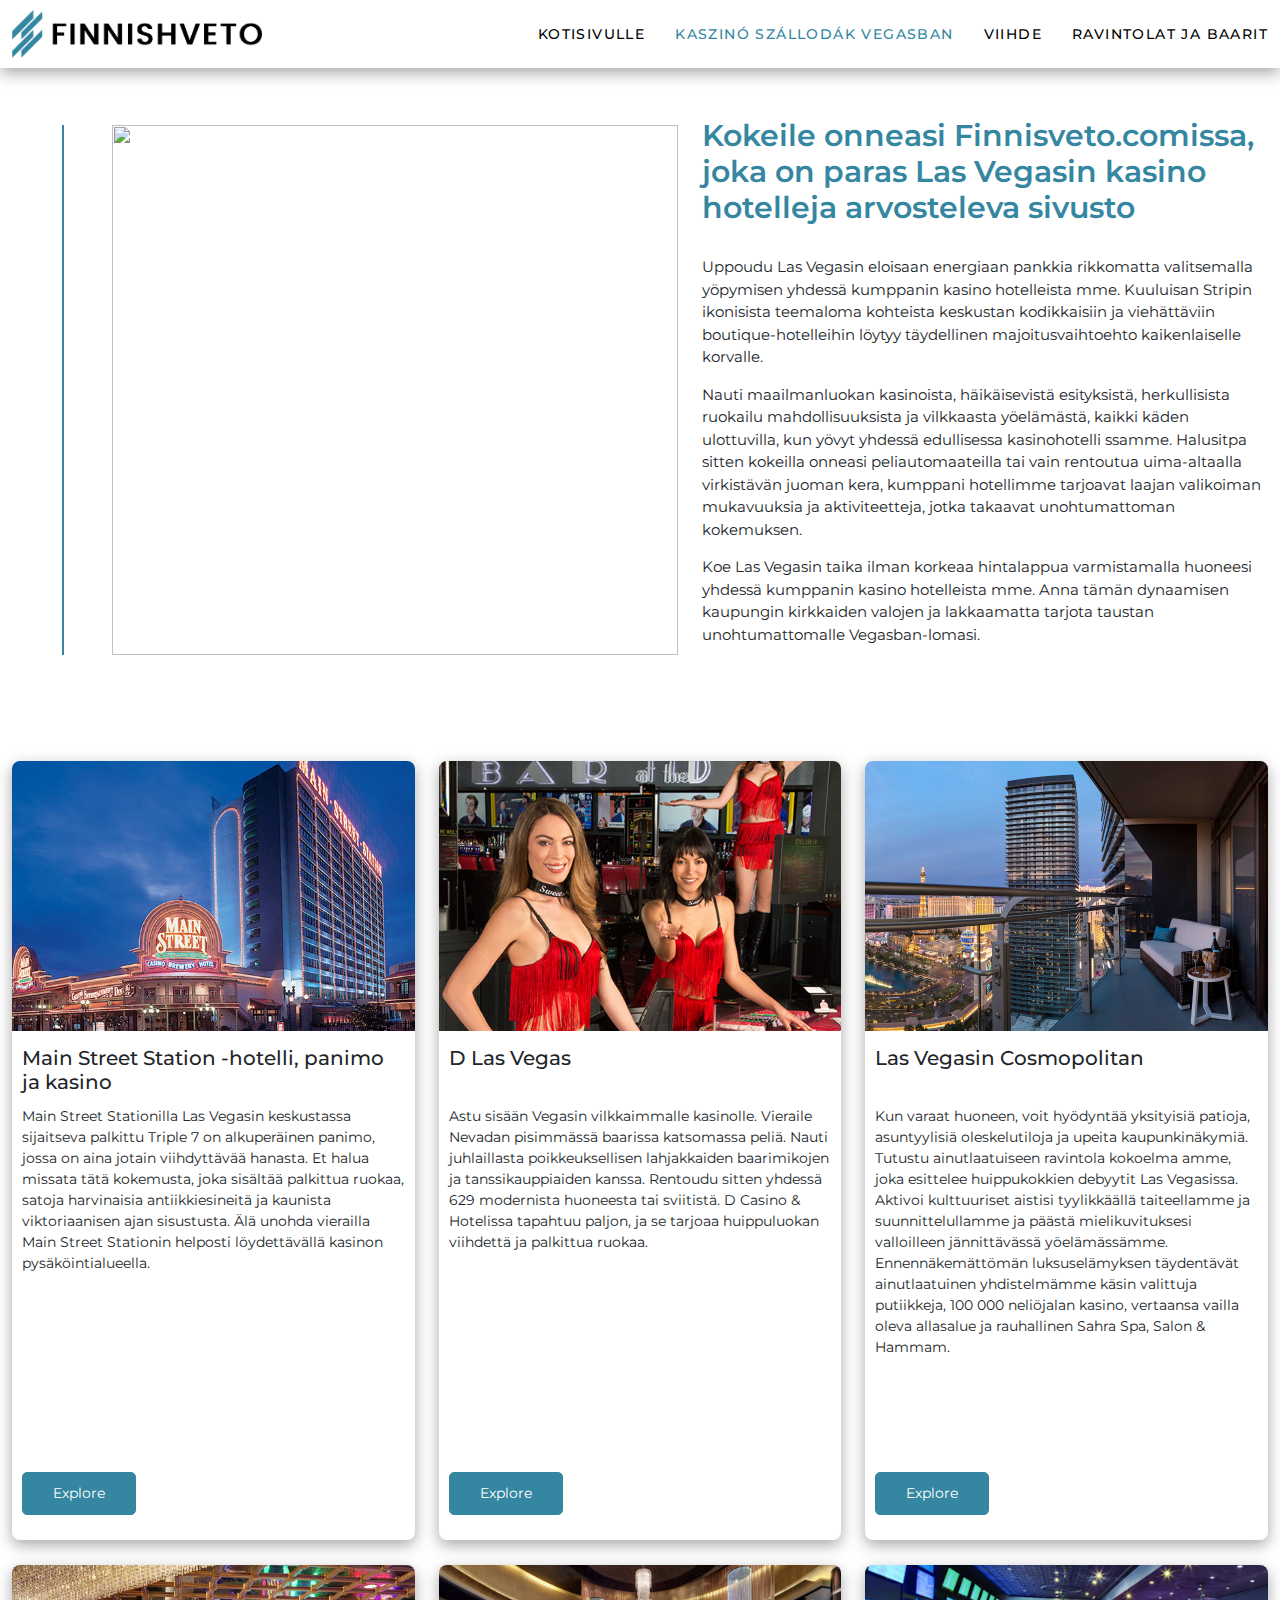
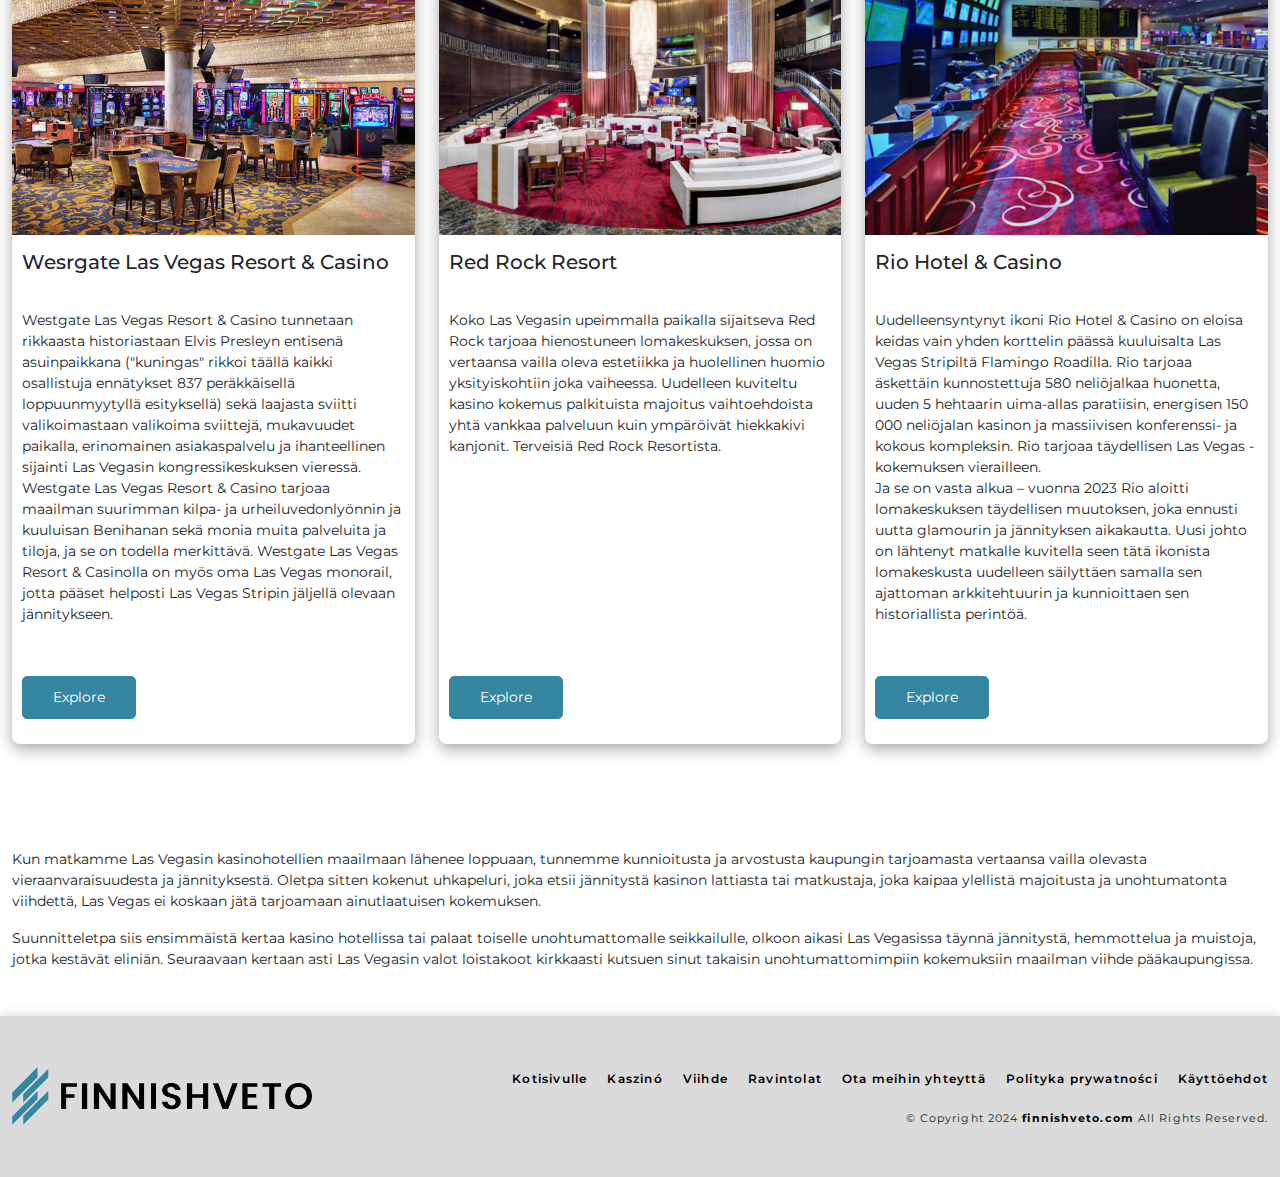
==== casino.html @ 7a99cd04 "update" ====
<!DOCTYPE html>
<html lang="en">
<head>
    <meta charset="UTF-8">
    <meta name="viewport" content="width=device-width, initial-scale=1.0">
    <link rel="stylesheet" href="assets/css/bootstrap.min.css">
    <link rel="stylesheet" href="https://cdnjs.cloudflare.com/ajax/libs/font-awesome/6.5.2/css/all.min.css">
    <link rel="icon" href="assets/images/fav-icon.png">
    <link rel="stylesheet" href="assets/css/style.css">
    <link rel="stylesheet" href="assets/css/media.css">
    <title>Kaszinó szállodák Vegasban</title>
</head>
<body>
    <header class="site-header">
        <div class="container">
           <nav>
              <div class="site-logo">
                 <a href="index.html">
                 <img src="assets/images/logo.png" alt="logo">
                 </a>
              </div>
              <div class="nav-links">
                 <div class="close">
                    <i class="fa-solid fa-xmark"></i>
                 </div>
                 <ul>
                    <li>
                       <a href="index.html" >Kotisivulle</a>
                    </li>
                    <li>
                       <a href="casino.html" class="active">Kaszinó szállodák Vegasban</a>
                    </li>
                    <li>
                       <a href="entertainments.html">Viihde</a>
                    </li>
                    <li>
                       <a href="restaurants.html">Ravintolat ja baarit</a>
                    </li>
                 </ul>
              </div>
              <div class="toggle">
                 <i class="fa-solid fa-bars"></i>
              </div>
           </nav>
        </div>
     </header>


     <section class="welcome ptb-50 casino-bnr">
        <div class="container">
            <div class="row">
                <div class="col-md-6">
                    <div class="welcome-img">
                        <img src="assets/images/Vegas-casino.jpg" alt="">
                    </div>
                </div>
                <div class="col-md-6">
                    <div class="wel-come-txt">
                        <h3>
                            Kokeile onneasi Finnisveto.comissa, joka on paras Las Vegasin kasino hotelleja arvosteleva
                            sivusto
                        </h3>
                        <p>
                            Uppoudu Las Vegasin eloisaan energiaan pankkia rikkomatta valitsemalla yöpymisen yhdessä
                            kumppanin kasino hotelleista mme. Kuuluisan Stripin ikonisista teemaloma kohteista keskustan
                            kodikkaisiin ja viehättäviin boutique-hotelleihin löytyy täydellinen majoitusvaihtoehto kaikenlaiselle
                            korvalle.
                        </p>
                        <p>
                            Nauti maailmanluokan kasinoista, häikäisevistä esityksistä, herkullisista ruokailu mahdollisuuksista ja
                            vilkkaasta yöelämästä, kaikki käden ulottuvilla, kun yövyt yhdessä edullisessa kasinohotelli ssamme.
                            Halusitpa sitten kokeilla onneasi peliautomaateilla tai vain rentoutua uima-altaalla virkistävän juoman
                            kera, kumppani hotellimme tarjoavat laajan valikoiman mukavuuksia ja aktiviteetteja, jotka takaavat
                            unohtumattoman kokemuksen.
                        </p>
                        <p>
                            Koe Las Vegasin taika ilman korkeaa hintalappua varmistamalla huoneesi yhdessä kumppanin kasino
                            hotelleista mme. Anna tämän dynaamisen kaupungin kirkkaiden valojen ja lakkaamatta tarjota taustan
                            unohtumattomalle Vegasban-lomasi.
                        </p>
                     
                    </div>
                </div>
            </div>
        </div>
     </section>






     <section class="entertainments ptb-50">
        
        <div class="container">
            <div class="row">
                <div class="col-lg-4 col-md-6 entertainments-card">
                    <div class="enter-wrap">
                        <div class="enter-img">
                            <img src="assets/images/card1.jpg" alt="">
                        </div>
                        <div class="enter-txt">
                            <h4>
                                Main Street Station -hotelli, panimo ja kasino
                            </h4>
                            <p>
                                Main Street Stationilla Las Vegasin keskustassa sijaitseva palkittu Triple 7 on alkuperäinen panimo,
                                jossa on aina jotain viihdyttävää hanasta. Et halua missata tätä kokemusta, joka sisältää palkittua
                                ruokaa, satoja harvinaisia antiikkiesineitä ja kaunista viktoriaanisen ajan sisustusta. Älä unohda
                                vierailla Main Street Stationin helposti löydettävällä kasinon pysäköintialueella.
                            </p>
                            <div class="explore-btn">
                                <a href="https://mainstreet.boydgaming.com/" target="_blank">Explore</a>
                            </div>
                        </div>
                    </div>
                </div>
                <div class="col-lg-4 col-md-6 entertainments-card">
                    <div class="enter-wrap">
                        <div class="enter-img">
                            <img src="assets/images/card2.jpg" alt="">
                        </div>
                        <div class="enter-txt">
                            <h4>
                                D Las Vegas
                            </h4>
                            <p>
                                Astu sisään Vegasin vilkkaimmalle kasinolle. Vieraile Nevadan pisimmässä baarissa katsomassa
                                peliä. Nauti juhlaillasta poikkeuksellisen lahjakkaiden baarimikojen ja tanssikauppiaiden kanssa.
                                Rentoudu sitten yhdessä 629 modernista huoneesta tai sviitistä. D Casino & Hotelissa tapahtuu
                                paljon, ja se tarjoaa huippuluokan viihdettä ja palkittua ruokaa.
                            </p>
                            <div class="explore-btn">
                                <a href="https://www.thed.com/?_ga=2.196006188.1676004740.1710507790-1498239729.17105077
                                89" target="_blank">Explore</a>
                            </div>
                        </div>
                    </div>
                </div>
                <div class="col-lg-4 col-md-6 entertainments-card">
                    <div class="enter-wrap">
                        <div class="enter-img">
                            <img src="assets/images/card3.jpg" alt="">
                        </div>
                        <div class="enter-txt">
                            <h4>
                                Las Vegasin Cosmopolitan
                            </h4>
                            <p>
                                Kun varaat huoneen, voit hyödyntää yksityisiä patioja, asuntyylisiä oleskelutiloja ja upeita
                                kaupunkinäkymiä. Tutustu ainutlaatuiseen ravintola kokoelma amme, joka esittelee huippukokkien
                                debyytit Las Vegasissa. Aktivoi kulttuuriset aistisi tyylikkäällä taiteellamme ja suunnittelullamme ja
                                päästä mielikuvituksesi valloilleen jännittävässä yöelämässämme. Ennennäkemättömän
                                luksuselämyksen täydentävät ainutlaatuinen yhdistelmämme käsin valittuja putiikkeja, 100 000
                                neliöjalan kasino, vertaansa vailla oleva allasalue ja rauhallinen Sahra Spa, Salon & Hammam.
                            </p>
                            <div class="explore-btn">
                                <a href="https://www.cosmopolitanlasvegas.com/#:~:text=The%20Cosmopolitan%20is%20a%
                                20unique,terraces%20and%20breathtaking%20skyline%20views." target="_blank">Explore</a>
                            </div>
                        </div>
                    </div>
                </div>

                <div class="col-lg-4 col-md-6 entertainments-card">
                    <div class="enter-wrap">
                        <div class="enter-img">
                            <img src="assets/images/card4.jpg" alt="">
                        </div>
                        <div class="enter-txt">
                            <h4>
                                Wesrgate Las Vegas Resort & Casino
                            </h4>
                            <p>
                                Westgate Las Vegas Resort & Casino tunnetaan rikkaasta historiastaan Elvis Presleyn entisenä
                                asuinpaikkana ("kuningas" rikkoi täällä kaikki osallistuja ennätykset 837 peräkkäisellä loppuunmyytyllä
                                esityksellä) sekä laajasta sviitti valikoimastaan valikoima sviittejä, mukavuudet paikalla, erinomainen
                                asiakaspalvelu ja ihanteellinen sijainti Las Vegasin kongressikeskuksen vieressä. Westgate Las
                                Vegas Resort & Casino tarjoaa maailman suurimman kilpa- ja urheiluvedonlyönnin ja kuuluisan
                                Benihanan sekä monia muita palveluita ja tiloja, ja se on todella merkittävä. Westgate Las Vegas
                                Resort & Casinolla on myös oma Las Vegas monorail, jotta pääset helposti Las Vegas Stripin jäljellä
                                olevaan jännitykseen.
                            </p>
                            <div class="explore-btn">
                                <a href="https://www.westgateresorts.com/hotels/nevada/las-vegas/westgate-las-vegas-resort
                                -casino/?utm_source=tripadvisor&utm_medium=biz&utm_campaign=businessadvant
                                angesitelink_wglvrc_lv" target="_blank">Explore</a>
                            </div>
                        </div>
                    </div>
                </div>

                <div class="col-lg-4 col-md-6 entertainments-card">
                    <div class="enter-wrap">
                        <div class="enter-img">
                            <img src="assets/images/card5.jpg" alt="">
                        </div>
                        <div class="enter-txt">
                            <h4>
                                Red Rock Resort
                            </h4>
                            <p>
                                Koko Las Vegasin upeimmalla paikalla sijaitseva Red Rock tarjoaa hienostuneen lomakeskuksen,
                                jossa on vertaansa vailla oleva estetiikka ja huolellinen huomio yksityiskohtiin joka vaiheessa.
                                Uudelleen kuviteltu kasino kokemus palkituista majoitus vaihtoehdoista yhtä vankkaa palveluun kuin
                                ympäröivät hiekkakivi kanjonit. Terveisiä Red Rock Resortista.
                            </p>
                            <div class="explore-btn">
                                <a href="https://www.redrockresort.com/" target="_blank">Explore</a>
                            </div>
                        </div>
                    </div>
                </div>
                <div class="col-lg-4 col-md-6 entertainments-card">
                    <div class="enter-wrap">
                        <div class="enter-img">
                            <img src="assets/images/card6.png" alt="">
                        </div>
                        <div class="enter-txt">
                            <h4>
                                Rio Hotel & Casino
                            </h4>
                            <p>
                                Uudelleensyntynyt ikoni Rio Hotel & Casino on eloisa keidas vain yhden korttelin päässä kuuluisalta
                                Las Vegas Stripiltä Flamingo Roadilla. Rio tarjoaa äskettäin kunnostettuja 580 neliöjalkaa huonetta,
                                uuden 5 hehtaarin uima-allas paratiisin, energisen 150 000 neliöjalan kasinon ja massiivisen
                                konferenssi- ja kokous kompleksin. Rio tarjoaa täydellisen Las Vegas -kokemuksen vierailleen.<br>
                                Ja se on vasta alkua – vuonna 2023 Rio aloitti lomakeskuksen täydellisen muutoksen, joka ennusti
                                uutta glamourin ja jännityksen aikakautta. Uusi johto on lähtenyt matkalle kuvitella seen tätä ikonista
                                lomakeskusta uudelleen säilyttäen samalla sen ajattoman arkkitehtuurin ja kunnioittaen sen
                                historiallista perintöä.
                            </p>
                            <div class="explore-btn">
                                <a href="https://www.riolasvegas.com/casino" target="_blank">Explore</a>
                            </div>
                        </div>
                    </div>
                </div>

            </div>
        </div>
     </section>








     <section class="casino-bottom ptb-30">
        <div class="container">
            <div class="casino-btm-txt">
                <p>
                    Kun matkamme Las Vegasin kasinohotellien maailmaan lähenee loppuaan, tunnemme kunnioitusta ja
                    arvostusta kaupungin tarjoamasta vertaansa vailla olevasta vieraanvaraisuudesta ja jännityksestä.
                    Oletpa sitten kokenut uhkapeluri, joka etsii jännitystä kasinon lattiasta tai matkustaja, joka kaipaa
                    ylellistä majoitusta ja unohtumatonta viihdettä, Las Vegas ei koskaan jätä tarjoamaan ainutlaatuisen
                    kokemuksen.
                </p>
                <p>
                    Suunnitteletpa siis ensimmäistä kertaa kasino hotellissa tai palaat toiselle unohtumattomalle
                    seikkailulle, olkoon aikasi Las Vegasissa täynnä jännitystä, hemmottelua ja muistoja, jotka kestävät

                    eliniän. Seuraavaan kertaan asti Las Vegasin valot loistakoot kirkkaasti kutsuen sinut takaisin
                    unohtumattomimpiin kokemuksiin maailman viihde pääkaupungissa.
                </p>
            </div>
        </div>
     </section>

     

<section class="site-footer ptb-50">
    <div class="container">
        <div class="footer-wrap">
            <div class="footer-left">
                <div class="footer-logo">
                    <img src="assets/images/logo.png" alt="">
                </div>
            </div>
            <div class="footer-right">
                <div class="footer-links">
                    <ul>
                        <li>
                            <a href="index.html">Kotisivulle</a>
                        </li>
                        <li>
                            <a href="casino.html">Kaszinó </a>
                        </li>
                        <li>
                            <a href="entertainments.html">Viihde</a>
                        </li>
                        <li>
                            <a href="restaurants.html">Ravintolat</a>
                        </li>
                        <li>
                            <a href="contact.html">Ota meihin yhteyttä</a>
                        </li>
                        <li>
                            <a href="privacy-policy.html">Polityka prywatności</a>
                        </li>
                        <li>
                            <a href="terms-conditions.html">Käyttöehdot</a>
                        </li>

                    </ul>
                </div>
                <div class="copy-right">
                    <p>
                        © Copyright 2024  <a href="index.html">finnishveto.com</a> All Rights Reserved.
                    </p>
                </div>
            </div>
        </div>
    </div>
</section>


     <script src="assets/js/jquery-3.7.1.min.js"></script>
     <script src="assets/js/bootstrap.bundle.min.js"></script>
     <script src="assets/js/custom.js"></script>

</body>
</html>
---- assets/css/style.css ----
@import url('https://fonts.googleapis.com/css2?family=Montserrat:ital,wght@0,100..900;1,100..900&display=swap');
:root{
    --light-blue:#3486a1;
    --black:#000;
    --bg:#f7f7f7;
    --white:#fff;
}
*{
    margin: 0;
    padding: 0;
    box-sizing: border-box;
    transition: all 0.3s linear;
}
body{
    margin: 0;
    padding: 0;
    font-family: "Montserrat", sans-serif;
}
ul{
    list-style:none;
    padding-left:0;
    margin-bottom:0
}
a{
    text-decoration:none
}
img{
    max-width: 100%;
}
/* h1,h2,h3,h4,h5,h6{
    
} */

.container{
    max-width:1300px
}
.ptb-70{
    padding:70px 0
}
.ptb-50{
    padding:50px 0
}
.ptb-30{
    padding:30px 0
}

/* header css start here */
.site-header {
    padding: 10px 0;
    box-shadow: rgba(0, 0, 0, 0.35) 0px 5px 15px;
}
.site-logo img {
    max-width: 250px;
}
.close, .toggle{
    display: none;
}
.site-header .nav-links ul{
    display: flex;
    gap: 30px;
    align-items: center;
}
.site-header nav{
    display: flex;
    justify-content: space-between;
    align-items: center;
}

.site-header .nav-links ul li a{
    text-transform: uppercase;
    color: #000;
    font-weight: 500;
    letter-spacing: 0.1em;
}
.site-header .nav-links ul li a.active, .site-header .nav-links ul li a:hover{
    color: #3486a1;
}
/* header css end here */
/* banner css start here */
.banner-left, .banner-right{
    width: 48%;
    height: 100%;
}
.banner-left img, .banner-right img{
    height: 100%;
    object-fit: cover;
}
.banner-wrap {
    height: 550px;
    display: flex;
    justify-content: space-between;
    align-items: center;
    position: relative;
}
.banner-txt {
    position: absolute;
    left: 50%;
    top: 50%;
    transform: translate(-50%, -50%);
    height: 300px;
    width: 400px;
    /* background-color: #fff; */
    display: flex;
    justify-self: center;
    align-items: center;
    background-image: url(../images/hero3.jpg);
    background-repeat: no-repeat;
    background-size: cover;
    background-position: center;
}
.banner-txt::before{
    content: '';
    position: absolute;
    top: 0;
    left: 0;
    height: 100%;
    width: 100%;
    background-color: #020202;
    opacity: 0.2;
}


/* welcome section css start here */

.wel-come-txt h3 {
    font-size: 30px;
    font-weight: 600;
    margin-bottom: 30px;
    color: var(--light-blue);
}
.wel-come-txt p{
    margin-bottom: 15px;
}
.welcome-img img {
    height: 600px;
    width: 100%;
    object-fit: cover;
}
.welcome .row{
    align-items: center;
}
.welcome{
    background-image: url(../images/bg1.png);
    background-position: center;
    background-repeat: no-repeat;
    background-size: cover;
}
.explore-btn a:hover {
    background: transparent;
    color: #000;
    border-color: #000;
}



/* welcome section end here */

/* casino page css start here */
.casino-bnr {
    padding-left: 100px;
}
.casino-bnr .welcome-img{
position: relative;
}

.casino-bnr .welcome-img::after{
    content: '';
    position: absolute;
    top: 0;
    left: -50px;
    height: 100%;
    width: 2px;
    background-color: var(--light-blue);
}
.casino-bnr .welcome-img img {
    height: 530px;
    width: 100%;
    object-fit: cover;
}
.casino-card {
    box-shadow: rgba(0, 0, 0, 0.35) 0px 5px 15px;
    border-radius: 8px;
    position: relative;
}
.casino-card .card-img {
    border-radius: 8px;
    overflow: hidden;
    height: 450px;
}
.casino-card .card-img img{
    object-fit: cover;
    height: 100%;
    width: 100%;
}
.card-txt {
    padding: 15px 10px;
}
.card-txt h4 {
    font-size: 22px;
    font-weight: 600;
    margin-bottom: 15px;
    color: var(--white);
}
.card-txt p {
    margin-bottom: 10px;
    color: var(--bg);
}
.casino-card:hover .card-txt{
    transform: scale(1);
    
  
}
.card-txt {
    position: absolute;
    top: 15px;
    left: 15px;
    transform: scale(0);
    z-index: 9;
    height: 100%;
    width: 100%;
    display: flex;
    justify-self:center;
    align-items: center;
}
.casino-card::before{
    content: '';
    position: absolute;
    top: 0;
    bottom: 0;
    left: 0;
    width: 100%;
    height: 0%;
    background-color: #000000;
    opacity: 0.5;
    transition: all 0.3s linear;
    border-radius: 8px;
}
.casino-card:hover::before{
    height: 100%;
}
.casino-card {
    margin-bottom: 25px;
}

/* casino page css end here */

/* Entertainment page css start here */

.enter-wrap{
    box-shadow: rgba(0, 0, 0, 0.35) 0px 5px 15px;
    border-radius: 8px;
    overflow: hidden;

}

.enter-txt {
    padding: 15px 10px;
}

.enter-txt p {
    min-height: 350px;
}
.enter-txt h4 {
    font-weight: 500;
    margin-bottom: 10px;
    min-height: 50px;
}
.enter-img{
    height: 270px;
    overflow: hidden;
}
.enter-img img {
    height: 100%;
    width: 100%;
    object-fit: cover;
}
.enter-img:hover img{
    transform: scale(1.5);
    -webkit-transform: scale(1.5);
    -moz-transform: scale(1.5);
    -ms-transform: scale(1.5);
    -o-transform: scale(1.5);
}

.explore-btn a {
    padding: 10px 30px;
    background-color: var(--light-blue);
    color: var(--white);
    border: 1px solid #3486a1;
    border-radius: 5px;
    display: block;
    width: fit-content;
    margin: 10px 0;
  
}
.entertainments-card {
    margin-bottom: 25px;
}
.sub-heading {
    width: 80%;
    margin: 0 auto;
    text-align: center;
    margin-bottom: 50px;
}
.sub-heading h2 {
    font-size: 30px;
    font-weight: 700;
    margin-bottom: 20px;
    color: var(--light-blue);
}


/* Entertainment page css end here */
/* pravice page css start here */
.pravicy-banner{
    background-image: url(../images/privacy-policy-bnr.jpg);
    background-position: center;
    background-repeat: no-repeat;
    background-size: cover;
    padding: 100px 0;
    height: 300px;
    display: flex;
    justify-content: center;
    align-items: center;
}
.terms-bnr{
    background-image: url(../images/terms-banner.jpg);
}
.banner-heading h2 {
    font-size: 30px;
    text-align: center;
    font-weight: 800;
    text-transform: uppercase;
}
.pr-wrap h2 {
    font-size: 25px;
    font-weight: 800;
    margin-bottom: 8px;
}
.pr-wrap h3{
    font-size: 22px;
    font-weight: 700;
    margin-bottom: 15px;
}
.pr-wrap p, .pr-wrap ul li {
    margin-bottom: 10px;
}
.pr-wrap ul li{
    font-weight: 600;
}
.pr-wrap p a{
    font-weight: 700;
    color: #000;
}
.pr-wrap {
    margin-bottom: 30px;
}
.pr-wrap ul{
    list-style: disc;
    padding-left: 20px;
}

/* pravice page css end here */
 /* contact us page css start here */
.contact-wrap p {
    margin-bottom: 10px;
}
.contact-wrap  a{
    font-weight: 600;
    color: var(--light-blue);
}
.contact-wrap h3 {
    font-weight: 700;
    margin-bottom: 5px;
    color: var(--light-blue);
}
.contact-wrap {
    margin-bottom: 20px;
}
.contact-wrap ul {
    display: flex;
    gap: 10px;
    align-items: center;
}
.contact-wrap ul li a{
    font-size: 25px;
}
.newsletter h4 {
    font-size: 25px;
    font-weight: 700;
    text-transform: uppercase;
    text-align: center;
    margin-bottom: 20px;
    color: var(--light-blue);
}


.news-letter-bx input {
    width: 75%;
    height: 50px;
    padding: 15px;
    border-radius: 50px;
    border: 2px solid #3486b5;
    font-weight: 500;
}
.news-letter-bx input::placeholder{
    color: #000;
}

.news-letter-bx  button {
    width: 24%;
    height: 50px;
    border-radius: 50px;
    border: 1px solid #3486a1;
    background-color: #3486a1;
    color: #fff;
    text-transform: uppercase;
    font-weight: 600;
}
.news-letter-bx  button:hover{
    background-color: #000;
    border-color: #000;
    color: #fff;
}
.newsletter {
    width: 50%;
    margin: 0 auto;
    margin-top: 50px;
}
.newsletter p {
    text-align: center;
    margin-top: 15px;
}
.contact-banner{
    background-image: url(../images/contact-banner.jpg);
    position: relative;
}
.contact-banner .banner-heading h2{
color: #fff;
}
/* contact us page css end here */

/* footer section css start here */
section.site-footer{
    background-color: #c1c1c196;
    box-shadow: rgba(0, 0, 0, 0.35) 0px 5px 15px;
}
.footer-logo img {
    width: 300px;
}
.footer-links ul {
    display: flex;
    align-items: center;
    gap: 20px;
    flex-wrap: wrap;
    justify-content: end;
}
.footer-links ul li a{
    font-size: 12px;
    color: var(--black);
    letter-spacing: 0.1em;
    font-weight: 600;
}
.footer-links ul li a:hover{
    color: #3486a1;
}
.footer-wrap {
    display: flex;
    justify-content: space-between;
    align-items: center;
}
.footer-left{
    width: 25%;
}
.footer-right{
    width: 73%;
}
.copy-right p{
    font-size: 11px;
    letter-spacing: 0.1em;
    text-align: end;
    margin-bottom: 0;
    margin-top: 20px;
}
.copy-right p a{
    font-weight: 700;
    color: #000;
}
/* footer section css end here */
.enter-txt h4, .contact-wrap h3, .news-letter-bx  button{
    font-size: 20px;
}
.wel-come-txt p, .contact-wrap p, .contact-wrap  a, .news-letter-bx input, .newsletter p, .pr-wrap p, .pr-wrap ul li {
    font-size: 15px;
}
.site-header .nav-links ul li a, .card-txt p, .casino-btm-txt p, .enter-txt p, .explore-btn a, .sub-heading p{
    font-size: 14px;
}
.fix-header{
    position: fixed;
    top: 0;
    left: 0;
    width: 100%;
    background-color: #fff;
    z-index: 999;
}
---- assets/css/media.css ----
@media(max-width:1200px){
    .site-header .nav-links ul {
        gap: 20px;
    }
    .site-logo img {
        max-width: 220px;
    }
    .card-txt p, .enter-txt p, .explore-btn a {
        font-size: 12px;
    }
    .site-header .nav-links ul li a, .casino-btm-txt p, .news-letter-bx input {
        font-size: 13px;
    }
    .wel-come-txt p, .pr-wrap p, .pr-wrap ul li, .contact-wrap p {
        font-size: 14px;
    }
    .banner-wrap {
        height: 500px;
    }
    .banner-txt {
        height: 250px;
        width: 300px;
    }
    .wel-come-txt h3 {
        font-size: 25px;
    }
   
    .footer-links ul {
        gap: 12px;
    }
    .card-txt-hold {
        padding: 10px;
    }
    .enter-txt h4,  .news-letter-bx  button  {
        font-size: 16px;
    }
    .enter-txt p {
        min-height: 340px;
    }
    .sub-heading h2,  .banner-heading h2 {
        font-size: 25px;
    }
    .pr-wrap h2,  .newsletter h4 {
        font-size: 22px;
    }
    .pr-wrap h3 {
        font-size: 20px;
    }
    .pr-wrap p, .pr-wrap ul li {
        margin-bottom: 10px;
    }
    .contact-wrap h3, .card-txt h4  {
        font-size: 18px;
    }
    .newsletter {
        width: 70%;
    }
    .enter-txt h4 {
        min-height: 40px;
    }
}

@media(max-width:991px){
    .sub-heading h2 {
        font-size: 20px;
    }
    .sub-heading p {
        font-size: 13px;
    }
    .enter-txt p {
        min-height: 220px;
    }
    .casino-card .card-img {
        height: 400px;
    }
    .site-header .nav-links ul {
        flex-direction: column;
        align-items: center;
    }
    .nav-links {
        position: fixed;
        top: 0;
        left: 0;
        width: 400px;
        background: #fff;
        z-index: 9;
        height: 100vh;
        padding: 50px;
        transform: translateY(-100%);
        box-shadow: rgba(0, 0, 0, 0.15) 1.95px 1.95px 2.6px;
    }
    .menuToggle .nav-links{
        transform: translateY(0%);
       
}
    .close, .toggle {
        display: block;
    }
    .close {
        font-size: 20px;
        position: absolute;
        top: 15px;
        right: 20px;
    }
    .toggle {
        font-size: 25px;
    }
    .banner-wrap {
        height: 450px;
    }
    .banner-txt {
        height: 200px;
        width: 250px;
    }
    .wel-come-txt h3 {
        font-size: 20px;
        margin-bottom: 20px;
    }
    .wel-come-txt p {
        font-size: 13px;
        margin-bottom: 10px;
    }
    .footer-wrap {
        flex-wrap: wrap;
        flex-direction: column;
    }
    .footer-left {
        width: 100%;
        margin: 0 auto;
    }
    .footer-right {
        width: 80%;
    }
    .footer-logo {
        text-align: center;
        margin-bottom: 20px;

    }
    .footer-links ul {
        justify-content: center;
        flex-wrap: wrap;
    }
    .copy-right p {
        text-align: center;
    }
    .pr-wrap h2 {
        font-size: 20px;
        margin-bottom: 5px;
    }
    .pr-wrap h3 {
        font-size: 18px;
        margin-bottom: 10px;
    }
    .pr-wrap p, .pr-wrap ul li {
        font-size: 13px;
        margin-bottom: 8px;
    }
    .enter-txt h4 {
        min-height: 40px;
    }
}
@media(max-width:820px){
    .enter-txt p {
        min-height: 280px;
    }
    .casino-bnr .welcome-img img {
        height: 600px;
    }
    .card-txt {
        top: 0;
        left: 0px;
}
#cookies-popup p, #cookies-popup button {
    font-size: 14px;
}
.newsletter {
    width: 85%;
}
}
@media(max-width:767px){
    .enter-txt h4 {
        min-height: auto;
    }
    .enter-txt p {
        min-height: auto;
    }
    .casino-bnr .welcome-img img {
        height: 400px;
    }
    .casino-bnr .welcome-img::after {
        left: 0;
        width: 0px;
    }
    .casino-bnr {
        padding-left: 0px;
    }
    .banner-wrap {
        height: 400px;
    }
    .banner-txt {
        height: 150px;
        width: 200px;
    }
    .banner-left, .banner-right {
        width: 49%;
    }
    .welcome-img img {
        height: 300px;
    }
    .welcome-img {
        margin-bottom: 25px;
    }
    .footer-logo img {
        width: 250px;
    }
    .footer-links ul li {
        line-height: 1;
    }
    .contact-wrap h3 {
        font-size: 16px;
    }
    .contact-wrap  a, .contact-wrap p {
        font-size: 12px;
    }
    .contact-wrap ul li a {
        font-size: 20px;
    }
    .newsletter h4 {
        font-size: 18px;
        margin-bottom: 15px;
    }
    .news-letter-bx input {
        width: 100%;
        height: 45px;
        padding: 10px;
        margin-bottom: 15px;
    }
    .newsletter {
        width: 95%;
    }
    .news-letter-bx  button {
        width: 50%;
        height: 45px;
        font-size: 14px;
        margin: 0 auto;
        display: flex;
        justify-content: center;
        align-items: center;
    }
}
@media(max-width:575px){
    .casino-bnr .welcome-img img {
        height: 300px;
    }
    .site-logo img {
        max-width: 160px;
    }
    .toggle {
        font-size: 20px;
    }
    .nav-links {
        width: 100%;
        padding: 40px;
    }
    .site-header .nav-links ul li a {
        font-size: 12px;
    }
    .site-header .nav-links ul {
        gap: 15px;
    }
    .banner-wrap {
        height: 50vh;
    }
    .banner-txt {
        height: 100px;
        width: 130px;
    }
    .welcome-img img {
        height: 200px;
    }
    .wel-come-txt h3 {
        font-size: 18px;
        margin-bottom: 15px;
    }
    .wel-come-txt p {
        font-size: 12px;
    }
    .footer-logo img {
        width: 220px;
    }
    .footer-right {
        width: 100%;
    }
    .card-txt-hold {
        padding: 3px;
    }
    .card-txt h4 {
        font-size: 16px;
        margin-bottom: 5px;
    }
    .ptb-50 {
        padding: 30px 0;
    }
    .sub-heading h2 {
        font-size: 18px;
        margin-bottom: 15px;
    }
    .sub-heading p {
        font-size: 12px;
    }
    .sub-heading {
        width: 90%;
        margin-bottom: 30px;
    }
    .pravicy-banner {
        padding: 70px 0;
    }
    .banner-heading h2 {
        font-size: 22px;
    }
    .pr-wrap h2 {
        font-size: 18px;
        margin-bottom: 5px;
    }
    .pr-wrap h3 {
        font-size: 16px;
    }
    .pr-wrap p, .pr-wrap ul li {
        font-size: 12px;
        margin-bottom: 5px;
    }
}
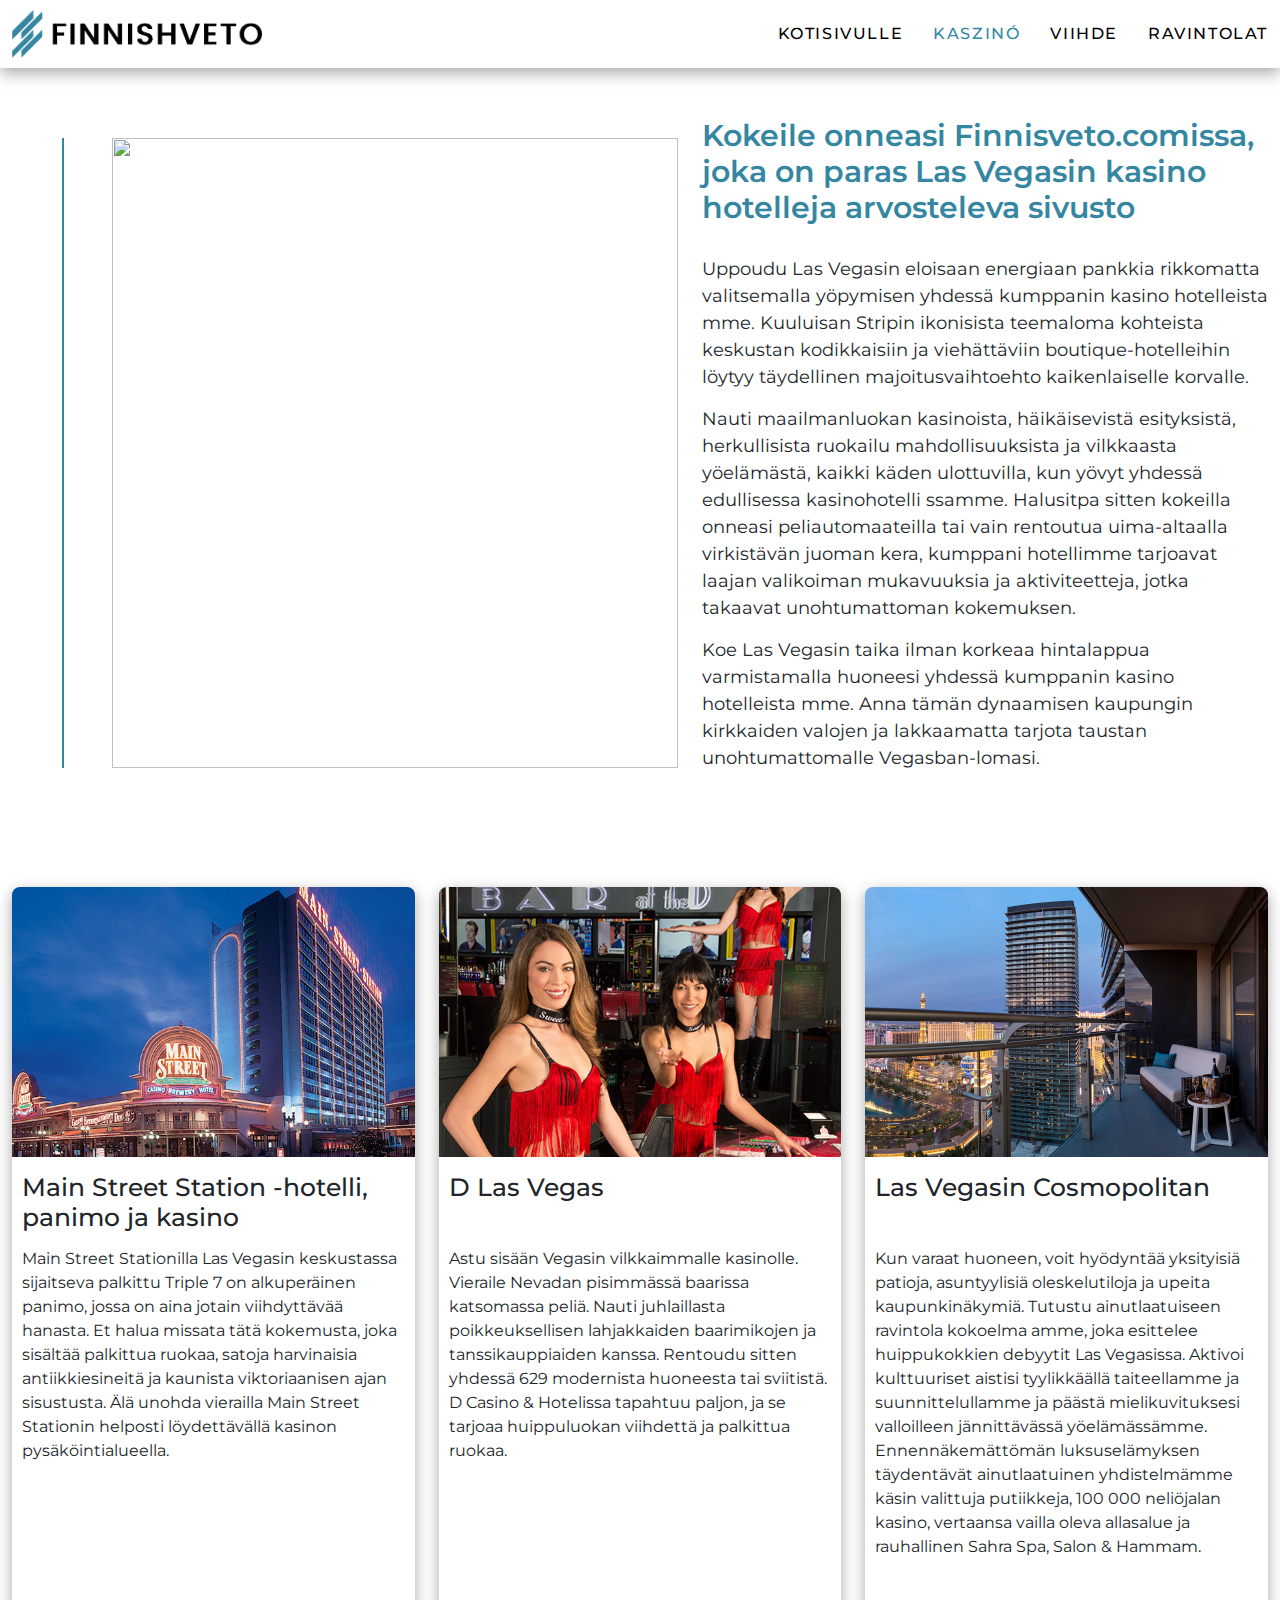
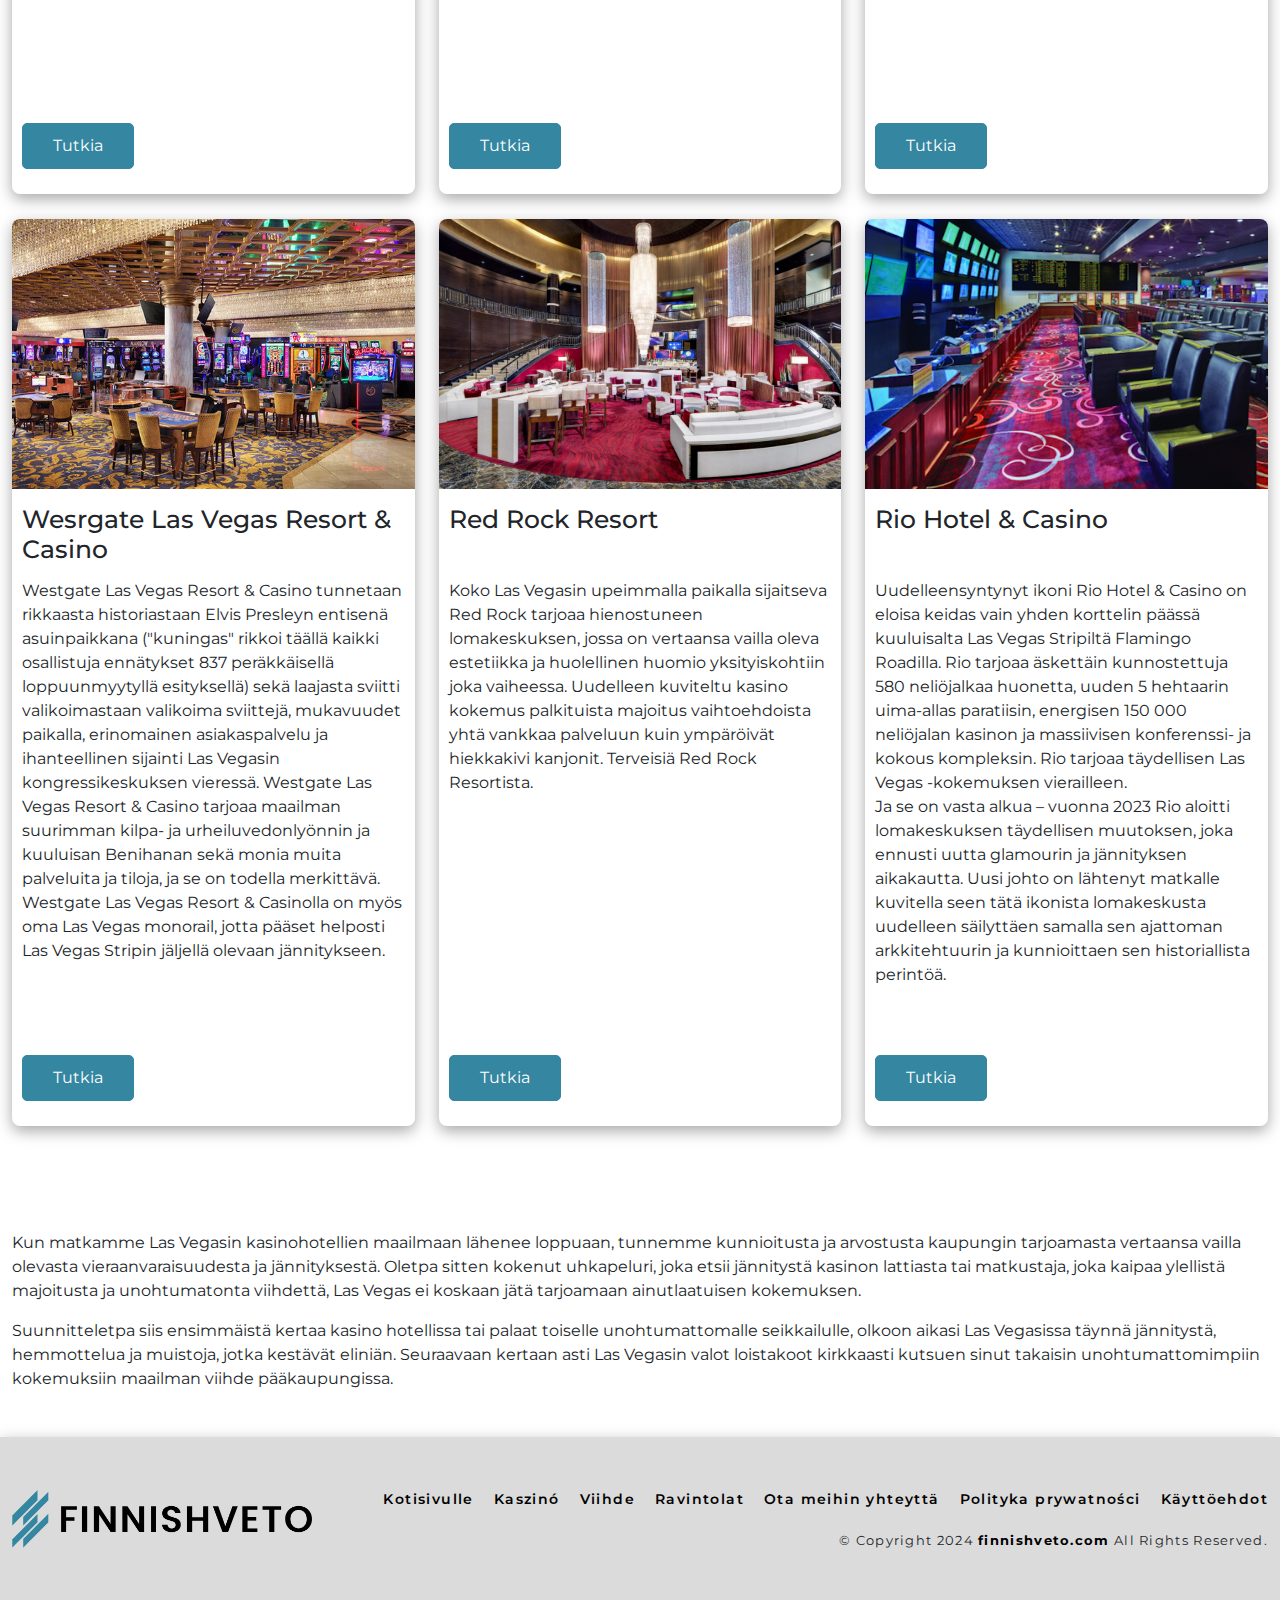
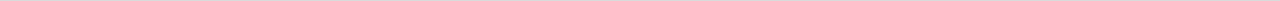
==== commit bec19b2b: "Done" ====
--- a/casino.html
+++ b/casino.html
@@ -28,13 +28,13 @@
                        <a href="index.html" >Kotisivulle</a>
                     </li>
                     <li>
-                       <a href="casino.html" class="active">Kaszinó szállodák Vegasban</a>
+                       <a href="casino.html" class="active">Kaszinó </a>
                     </li>
                     <li>
                        <a href="entertainments.html">Viihde</a>
                     </li>
                     <li>
-                       <a href="restaurants.html">Ravintolat ja baarit</a>
+                       <a href="restaurants.html">Ravintolat </a>
                     </li>
                  </ul>
               </div>
@@ -110,7 +110,8 @@
                                 vierailla Main Street Stationin helposti löydettävällä kasinon pysäköintialueella.
                             </p>
                             <div class="explore-btn">
-                                <a href="https://mainstreet.boydgaming.com/" target="_blank">Explore</a>
+                                <a href="https://mainstreet.boydgaming.com/" target="_blank">
+Tutkia</a>
                             </div>
                         </div>
                     </div>
@@ -132,7 +133,8 @@
                             </p>
                             <div class="explore-btn">
                                 <a href="https://www.thed.com/?_ga=2.196006188.1676004740.1710507790-1498239729.17105077
-                                89" target="_blank">Explore</a>
+                                89" target="_blank">
+Tutkia</a>
                             </div>
                         </div>
                     </div>
@@ -156,7 +158,8 @@
                             </p>
                             <div class="explore-btn">
                                 <a href="https://www.cosmopolitanlasvegas.com/#:~:text=The%20Cosmopolitan%20is%20a%
-                                20unique,terraces%20and%20breathtaking%20skyline%20views." target="_blank">Explore</a>
+                                20unique,terraces%20and%20breathtaking%20skyline%20views." target="_blank">
+Tutkia</a>
                             </div>
                         </div>
                     </div>
@@ -184,7 +187,8 @@
                             <div class="explore-btn">
                                 <a href="https://www.westgateresorts.com/hotels/nevada/las-vegas/westgate-las-vegas-resort
                                 -casino/?utm_source=tripadvisor&utm_medium=biz&utm_campaign=businessadvant
-                                angesitelink_wglvrc_lv" target="_blank">Explore</a>
+                                angesitelink_wglvrc_lv" target="_blank">
+Tutkia</a>
                             </div>
                         </div>
                     </div>
@@ -206,7 +210,8 @@
                                 ympäröivät hiekkakivi kanjonit. Terveisiä Red Rock Resortista.
                             </p>
                             <div class="explore-btn">
-                                <a href="https://www.redrockresort.com/" target="_blank">Explore</a>
+                                <a href="https://www.redrockresort.com/" target="_blank">
+Tutkia</a>
                             </div>
                         </div>
                     </div>
@@ -231,7 +236,8 @@
                                 historiallista perintöä.
                             </p>
                             <div class="explore-btn">
-                                <a href="https://www.riolasvegas.com/casino" target="_blank">Explore</a>
+                                <a href="https://www.riolasvegas.com/casino" target="_blank">
+Tutkia</a>
                             </div>
                         </div>
                     </div>
--- a/assets/css/style.css
+++ b/assets/css/style.css
@@ -132,7 +132,7 @@
     margin-bottom: 15px;
 }
 .welcome-img img {
-    height: 600px;
+    height: 700px;
     width: 100%;
     object-fit: cover;
 }
@@ -173,7 +173,7 @@
     background-color: var(--light-blue);
 }
 .casino-bnr .welcome-img img {
-    height: 530px;
+    height: 630px;
     width: 100%;
     object-fit: cover;
 }
@@ -230,7 +230,7 @@
     left: 0;
     width: 100%;
     height: 0%;
-    background-color: #000000;
+    background-color: #000;
     opacity: 0.5;
     transition: all 0.3s linear;
     border-radius: 8px;
@@ -258,12 +258,12 @@
 }
 
 .enter-txt p {
-    min-height: 350px;
+    min-height: 460px;
 }
 .enter-txt h4 {
     font-weight: 500;
     margin-bottom: 10px;
-    min-height: 50px;
+    min-height: 65px;
 }
 .enter-img{
     height: 270px;
@@ -322,15 +322,31 @@
     display: flex;
     justify-content: center;
     align-items: center;
-}
+    position: relative;
+}
+.pravicy-banner::before{
+    content: '';
+    position: absolute;
+    top: 0;
+    left: 0;
+    height: 100%;
+    width: 100%;
+    color: #fff;
+    opacity: 0.9;
+}
+
 .terms-bnr{
     background-image: url(../images/terms-banner.jpg);
+}
+.banner-heading{
+    position: relative;
 }
 .banner-heading h2 {
     font-size: 30px;
     text-align: center;
     font-weight: 800;
     text-transform: uppercase;
+    color: #000;
 }
 .pr-wrap h2 {
     font-size: 25px;
@@ -456,7 +472,7 @@
     justify-content: end;
 }
 .footer-links ul li a{
-    font-size: 12px;
+    font-size: 14px;
     color: var(--black);
     letter-spacing: 0.1em;
     font-weight: 600;
@@ -476,7 +492,7 @@
     width: 73%;
 }
 .copy-right p{
-    font-size: 11px;
+    font-size: 13px;
     letter-spacing: 0.1em;
     text-align: end;
     margin-bottom: 0;
@@ -488,13 +504,13 @@
 }
 /* footer section css end here */
 .enter-txt h4, .contact-wrap h3, .news-letter-bx  button{
-    font-size: 20px;
+    font-size: 25px;
 }
 .wel-come-txt p, .contact-wrap p, .contact-wrap  a, .news-letter-bx input, .newsletter p, .pr-wrap p, .pr-wrap ul li {
-    font-size: 15px;
+    font-size: 18px;
 }
 .site-header .nav-links ul li a, .card-txt p, .casino-btm-txt p, .enter-txt p, .explore-btn a, .sub-heading p{
-    font-size: 14px;
+    font-size: 16px;
 }
 .fix-header{
     position: fixed;
--- a/assets/css/media.css
+++ b/assets/css/media.css
@@ -1,4 +1,7 @@
 @media(max-width:1200px){
+    .casino-bnr .welcome-img img {
+        height: 670px;
+    }
     .site-header .nav-links ul {
         gap: 20px;
     }
@@ -6,13 +9,13 @@
         max-width: 220px;
     }
     .card-txt p, .enter-txt p, .explore-btn a {
-        font-size: 12px;
+        font-size: 15px;
     }
     .site-header .nav-links ul li a, .casino-btm-txt p, .news-letter-bx input {
-        font-size: 13px;
+        font-size: 14px;
     }
     .wel-come-txt p, .pr-wrap p, .pr-wrap ul li, .contact-wrap p {
-        font-size: 14px;
+        font-size: 16px;
     }
     .banner-wrap {
         height: 500px;
@@ -32,13 +35,13 @@
         padding: 10px;
     }
     .enter-txt h4,  .news-letter-bx  button  {
-        font-size: 16px;
+        font-size: 22px;
     }
     .enter-txt p {
-        min-height: 340px;
+        min-height: 540px;
     }
     .sub-heading h2,  .banner-heading h2 {
-        font-size: 25px;
+        font-size: 30px;
     }
     .pr-wrap h2,  .newsletter h4 {
         font-size: 22px;
@@ -56,11 +59,14 @@
         width: 70%;
     }
     .enter-txt h4 {
-        min-height: 40px;
+        min-height: 60px;
     }
 }
 
 @media(max-width:991px){
+    .welcome-img img {
+        height: 650px;
+    }
     .sub-heading h2 {
         font-size: 20px;
     }
@@ -68,7 +74,7 @@
         font-size: 13px;
     }
     .enter-txt p {
-        min-height: 220px;
+        min-height: 315px;
     }
     .casino-card .card-img {
         height: 400px;
@@ -113,11 +119,11 @@
         width: 250px;
     }
     .wel-come-txt h3 {
-        font-size: 20px;
+        font-size: 22px;
         margin-bottom: 20px;
     }
     .wel-come-txt p {
-        font-size: 13px;
+        font-size: 15px;
         margin-bottom: 10px;
     }
     .footer-wrap {
@@ -156,15 +162,18 @@
         margin-bottom: 8px;
     }
     .enter-txt h4 {
-        min-height: 40px;
+        min-height: 60px;
     }
 }
 @media(max-width:820px){
+    .welcome-img img {
+        height: 770px;
+    }
     .enter-txt p {
-        min-height: 280px;
+        min-height: 460px;
     }
     .casino-bnr .welcome-img img {
-        height: 600px;
+        height: 830px;
     }
     .card-txt {
         top: 0;
@@ -279,11 +288,23 @@
         height: 200px;
     }
     .wel-come-txt h3 {
-        font-size: 18px;
+        font-size: 20px;
         margin-bottom: 15px;
     }
     .wel-come-txt p {
-        font-size: 12px;
+        font-size: 14px;
+    }
+    .footer-links ul li a {
+        font-size: 12px;
+    }
+    .copy-right p {
+        font-size: 11px;
+    }
+    .enter-txt h4, .news-letter-bx  button {
+        font-size: 20px;
+    }
+    .card-txt p, .enter-txt p, .explore-btn a {
+        font-size: 14px;
     }
     .footer-logo img {
         width: 220px;
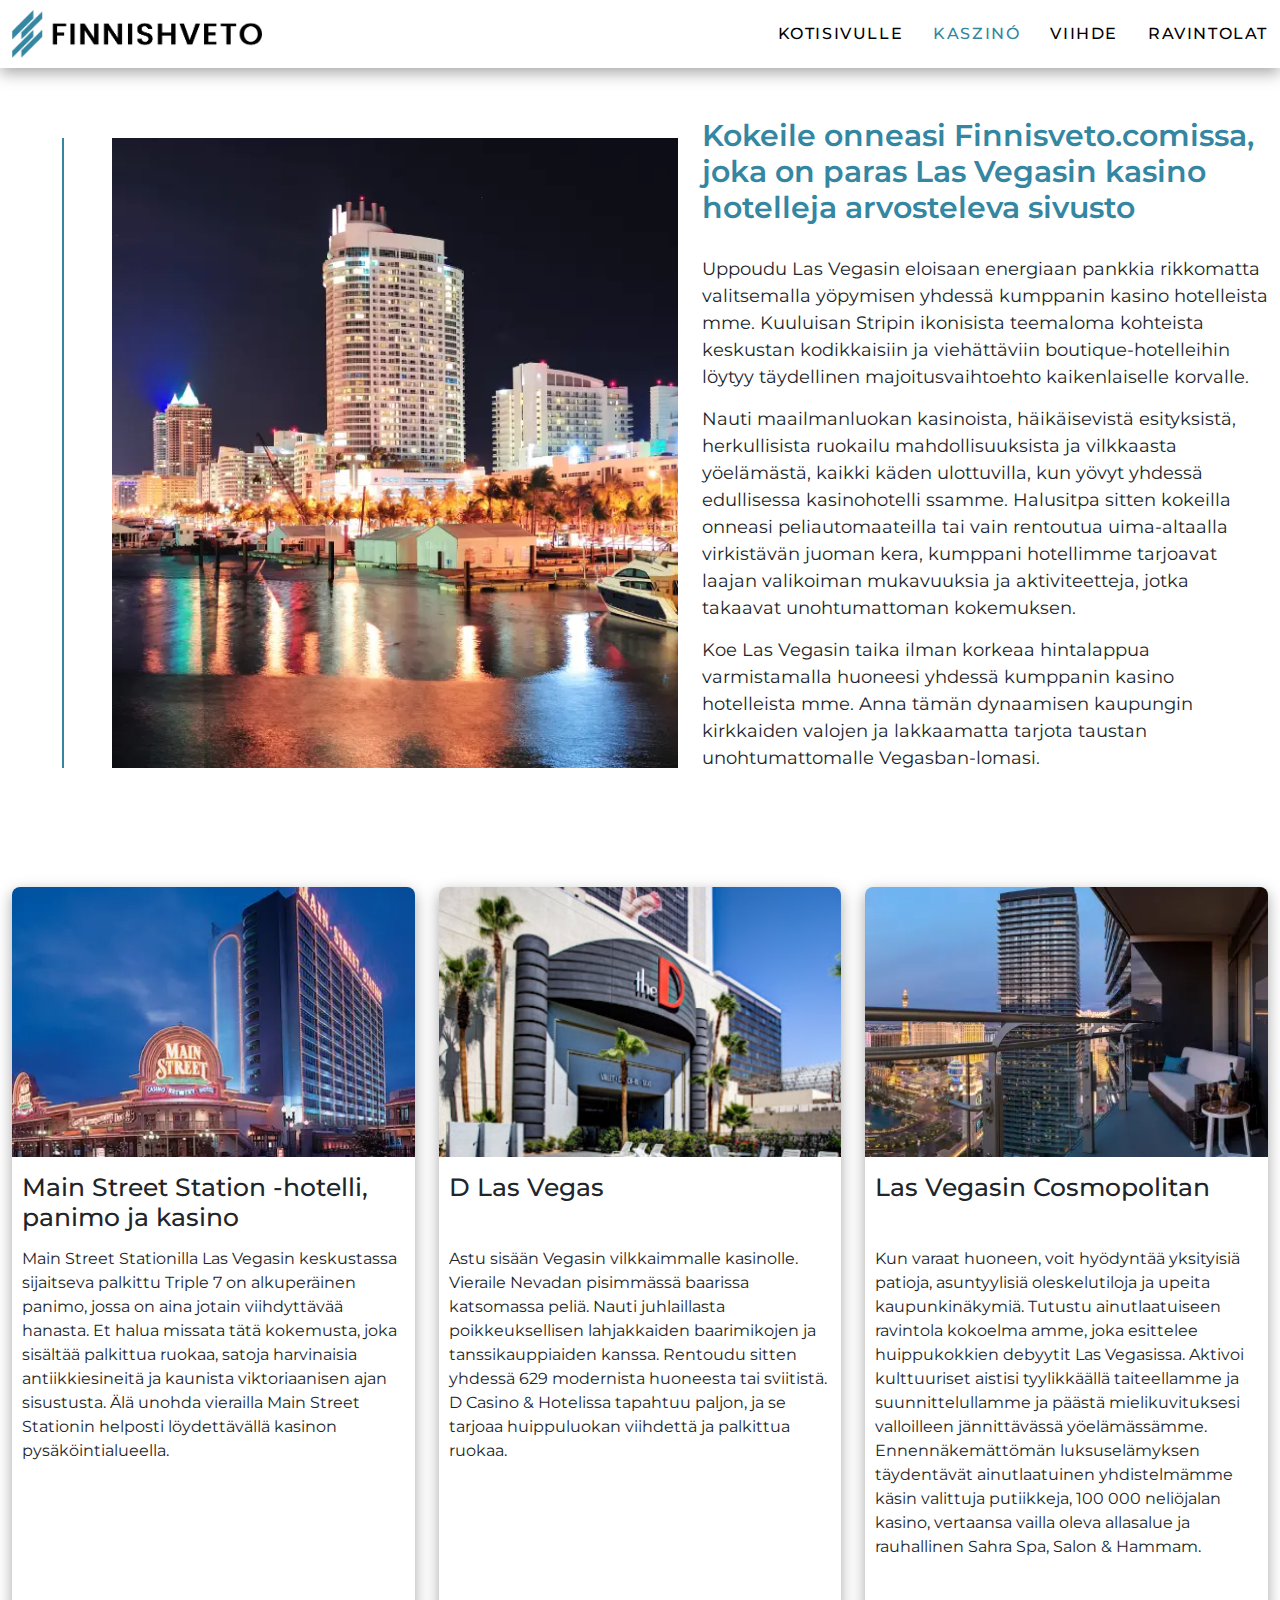
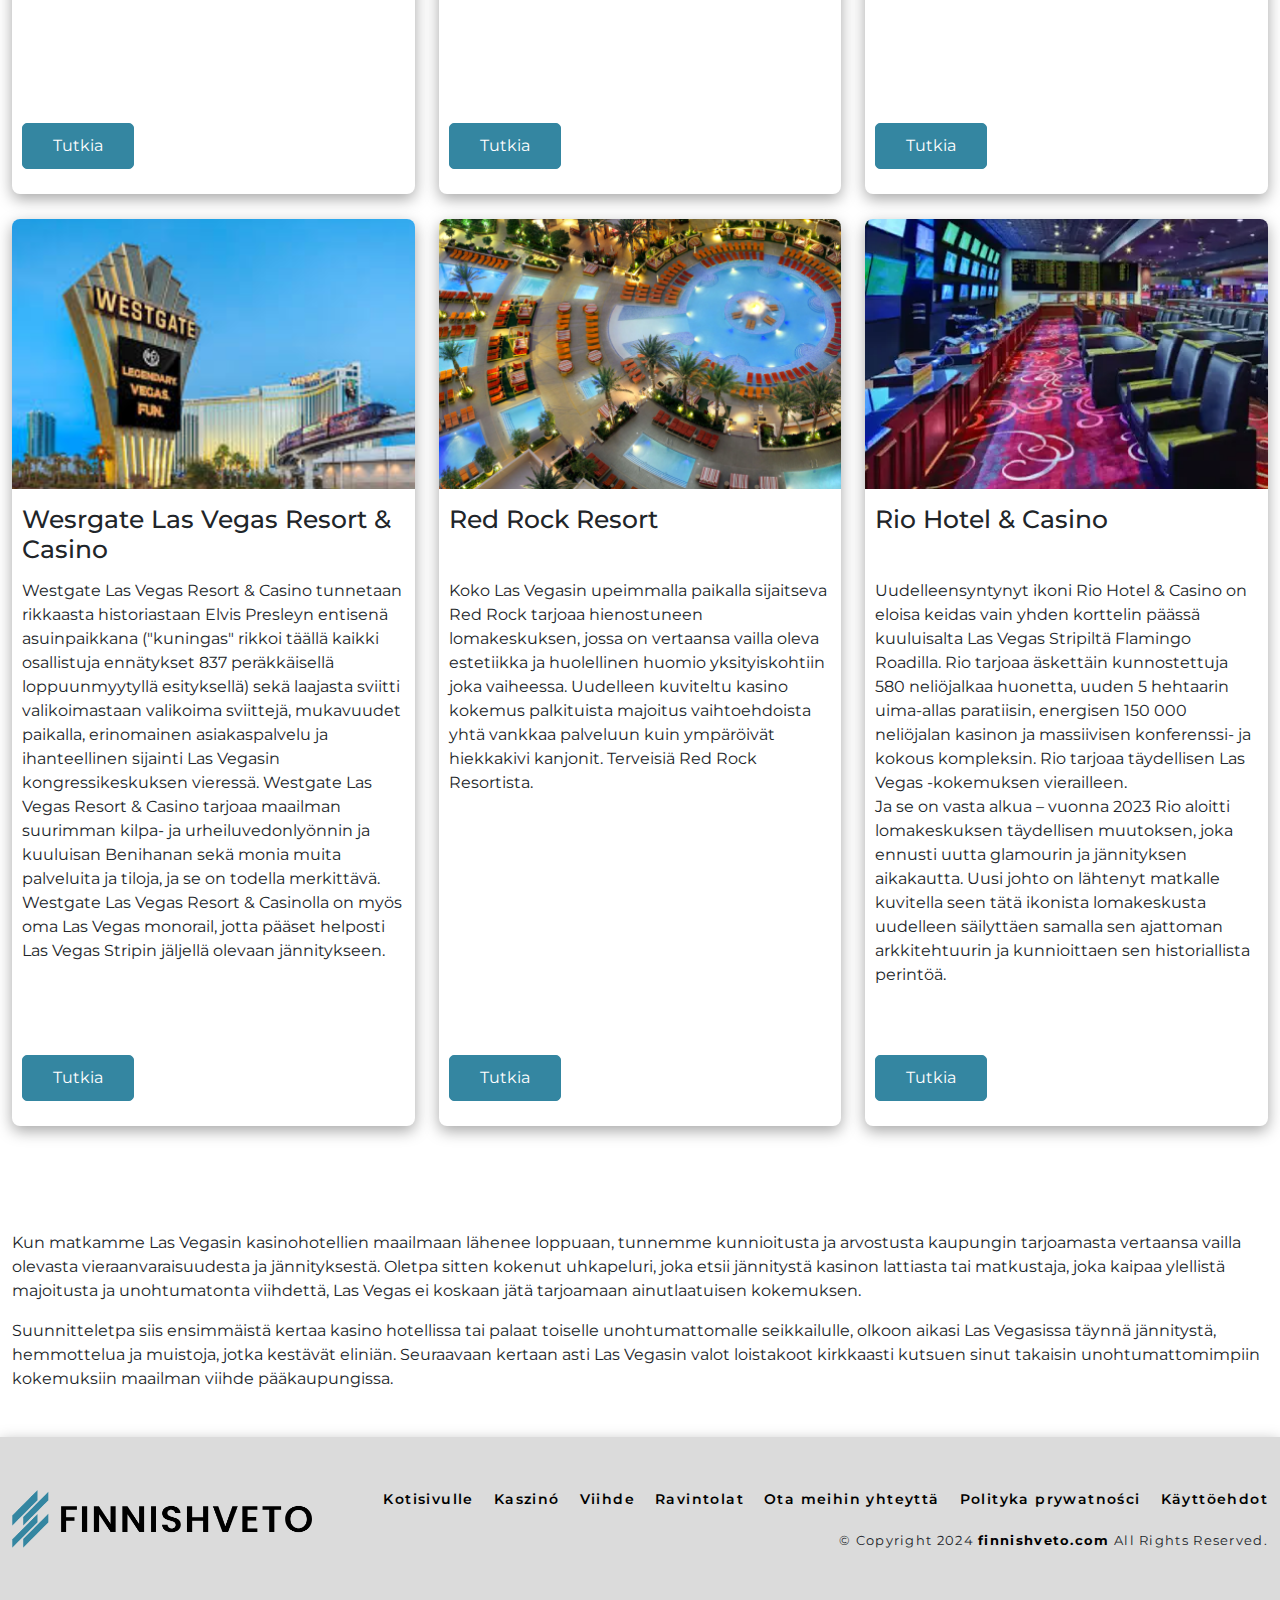
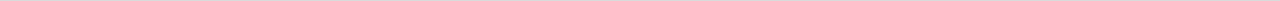
==== commit 34ccd24b: "done" ====
--- a/casino.html
+++ b/casino.html
@@ -8,7 +8,7 @@
     <link rel="icon" href="assets/images/fav-icon.png">
     <link rel="stylesheet" href="assets/css/style.css">
     <link rel="stylesheet" href="assets/css/media.css">
-    <title>Kaszinó szállodák Vegasban</title>
+    <title>Kaszinó </title>
 </head>
 <body>
     <header class="site-header">
@@ -51,7 +51,7 @@
             <div class="row">
                 <div class="col-md-6">
                     <div class="welcome-img">
-                        <img src="assets/images/Vegas-casino.jpg" alt="">
+                        <img src="assets/images/Vegas-casino.webp" alt="">
                     </div>
                 </div>
                 <div class="col-md-6">
@@ -97,7 +97,7 @@
                 <div class="col-lg-4 col-md-6 entertainments-card">
                     <div class="enter-wrap">
                         <div class="enter-img">
-                            <img src="assets/images/card1.jpg" alt="">
+                            <img src="assets/images/card1.webp" alt="">
                         </div>
                         <div class="enter-txt">
                             <h4>
@@ -119,7 +119,7 @@
                 <div class="col-lg-4 col-md-6 entertainments-card">
                     <div class="enter-wrap">
                         <div class="enter-img">
-                            <img src="assets/images/card2.jpg" alt="">
+                            <img src="assets/images/card2.png" alt="">
                         </div>
                         <div class="enter-txt">
                             <h4>
@@ -142,7 +142,7 @@
                 <div class="col-lg-4 col-md-6 entertainments-card">
                     <div class="enter-wrap">
                         <div class="enter-img">
-                            <img src="assets/images/card3.jpg" alt="">
+                            <img src="assets/images/card3.webp" alt="">
                         </div>
                         <div class="enter-txt">
                             <h4>
@@ -168,7 +168,7 @@
                 <div class="col-lg-4 col-md-6 entertainments-card">
                     <div class="enter-wrap">
                         <div class="enter-img">
-                            <img src="assets/images/card4.jpg" alt="">
+                            <img src="assets/images/card4.png" alt="">
                         </div>
                         <div class="enter-txt">
                             <h4>
@@ -197,7 +197,7 @@
                 <div class="col-lg-4 col-md-6 entertainments-card">
                     <div class="enter-wrap">
                         <div class="enter-img">
-                            <img src="assets/images/card5.jpg" alt="">
+                            <img src="assets/images/card5.png" alt="">
                         </div>
                         <div class="enter-txt">
                             <h4>
@@ -219,7 +219,7 @@
                 <div class="col-lg-4 col-md-6 entertainments-card">
                     <div class="enter-wrap">
                         <div class="enter-img">
-                            <img src="assets/images/card6.png" alt="">
+                            <img src="assets/images/card6.webp" alt="">
                         </div>
                         <div class="enter-txt">
                             <h4>
--- a/assets/css/style.css
+++ b/assets/css/style.css
@@ -103,7 +103,7 @@
     display: flex;
     justify-self: center;
     align-items: center;
-    background-image: url(../images/hero3.jpg);
+    background-image: url(../images/hero3.webp);
     background-repeat: no-repeat;
     background-size: cover;
     background-position: center;
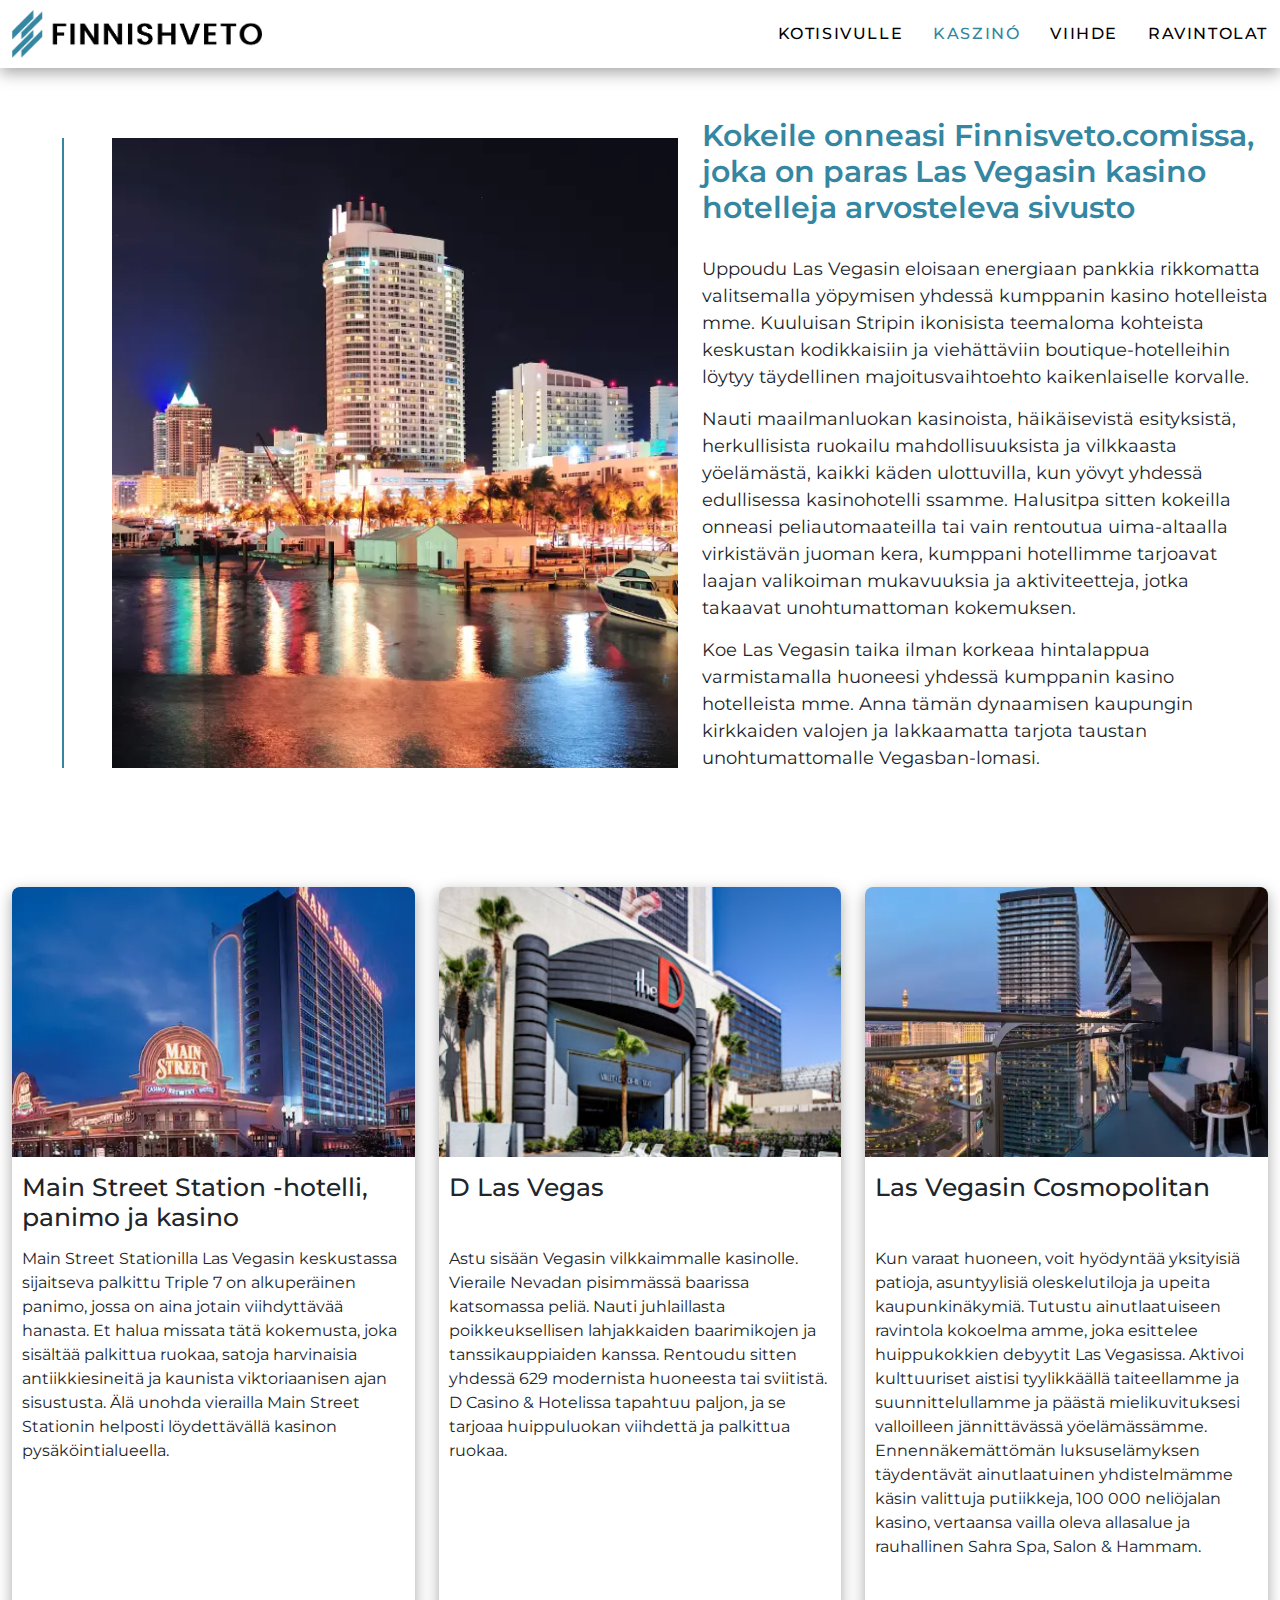
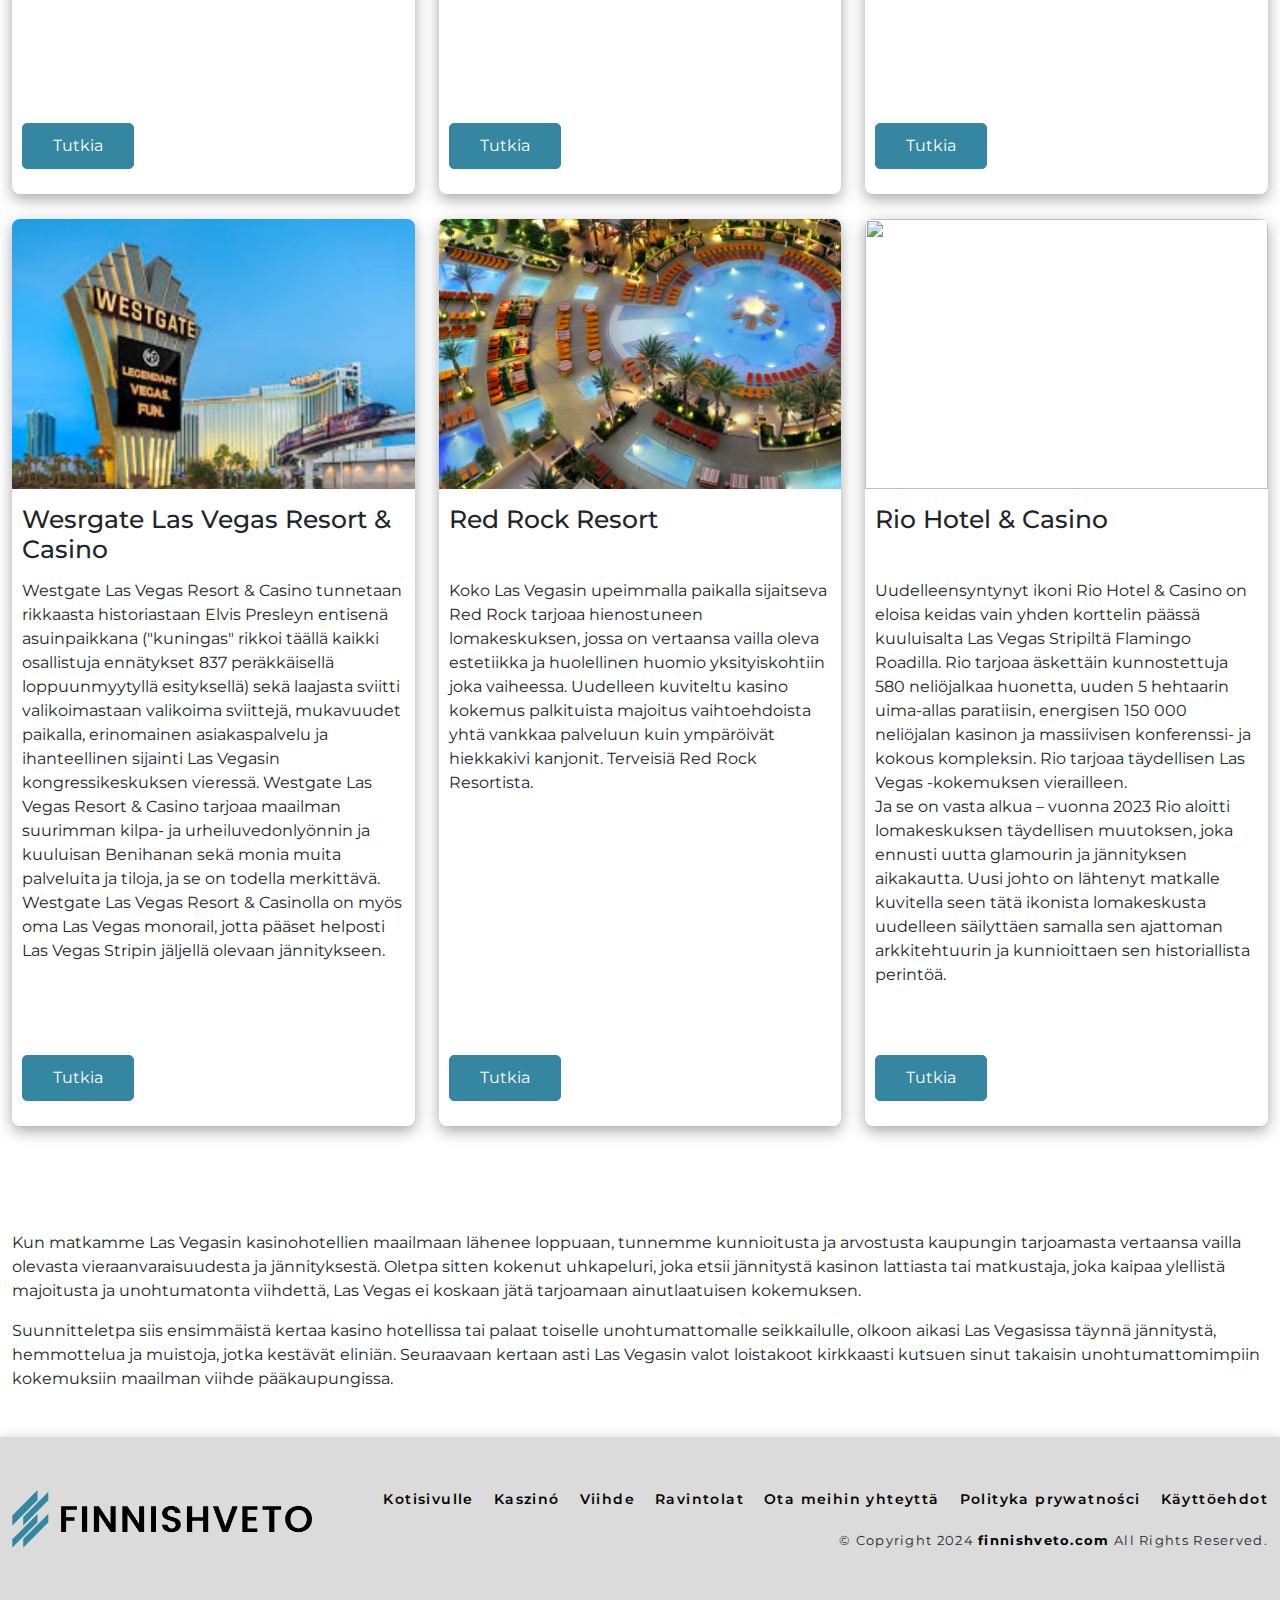
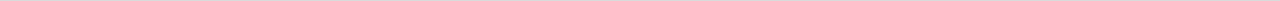
==== commit fdad45a3: "update" ====
--- a/casino.html
+++ b/casino.html
@@ -219,7 +219,7 @@
                 <div class="col-lg-4 col-md-6 entertainments-card">
                     <div class="enter-wrap">
                         <div class="enter-img">
-                            <img src="assets/images/card6.webp" alt="">
+                            <img src="assets/images/card6.p" alt="">
                         </div>
                         <div class="enter-txt">
                             <h4>
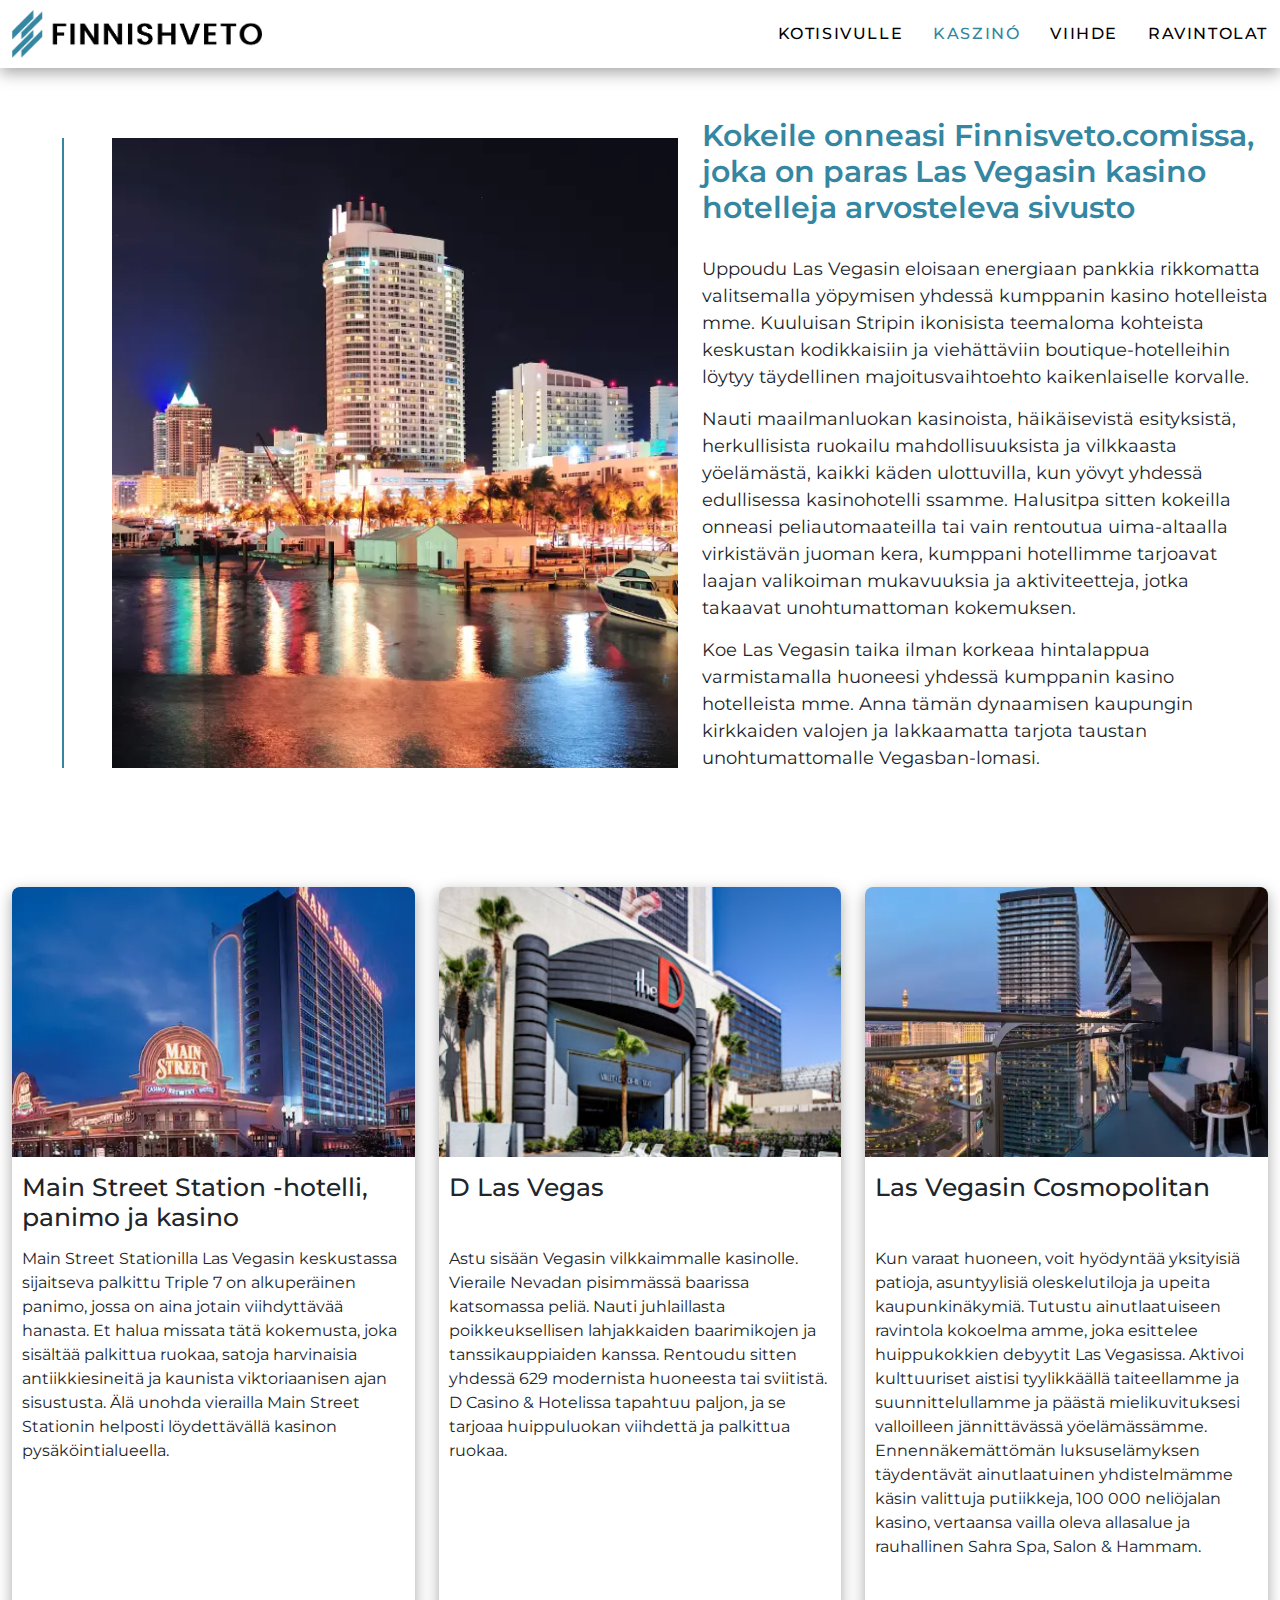
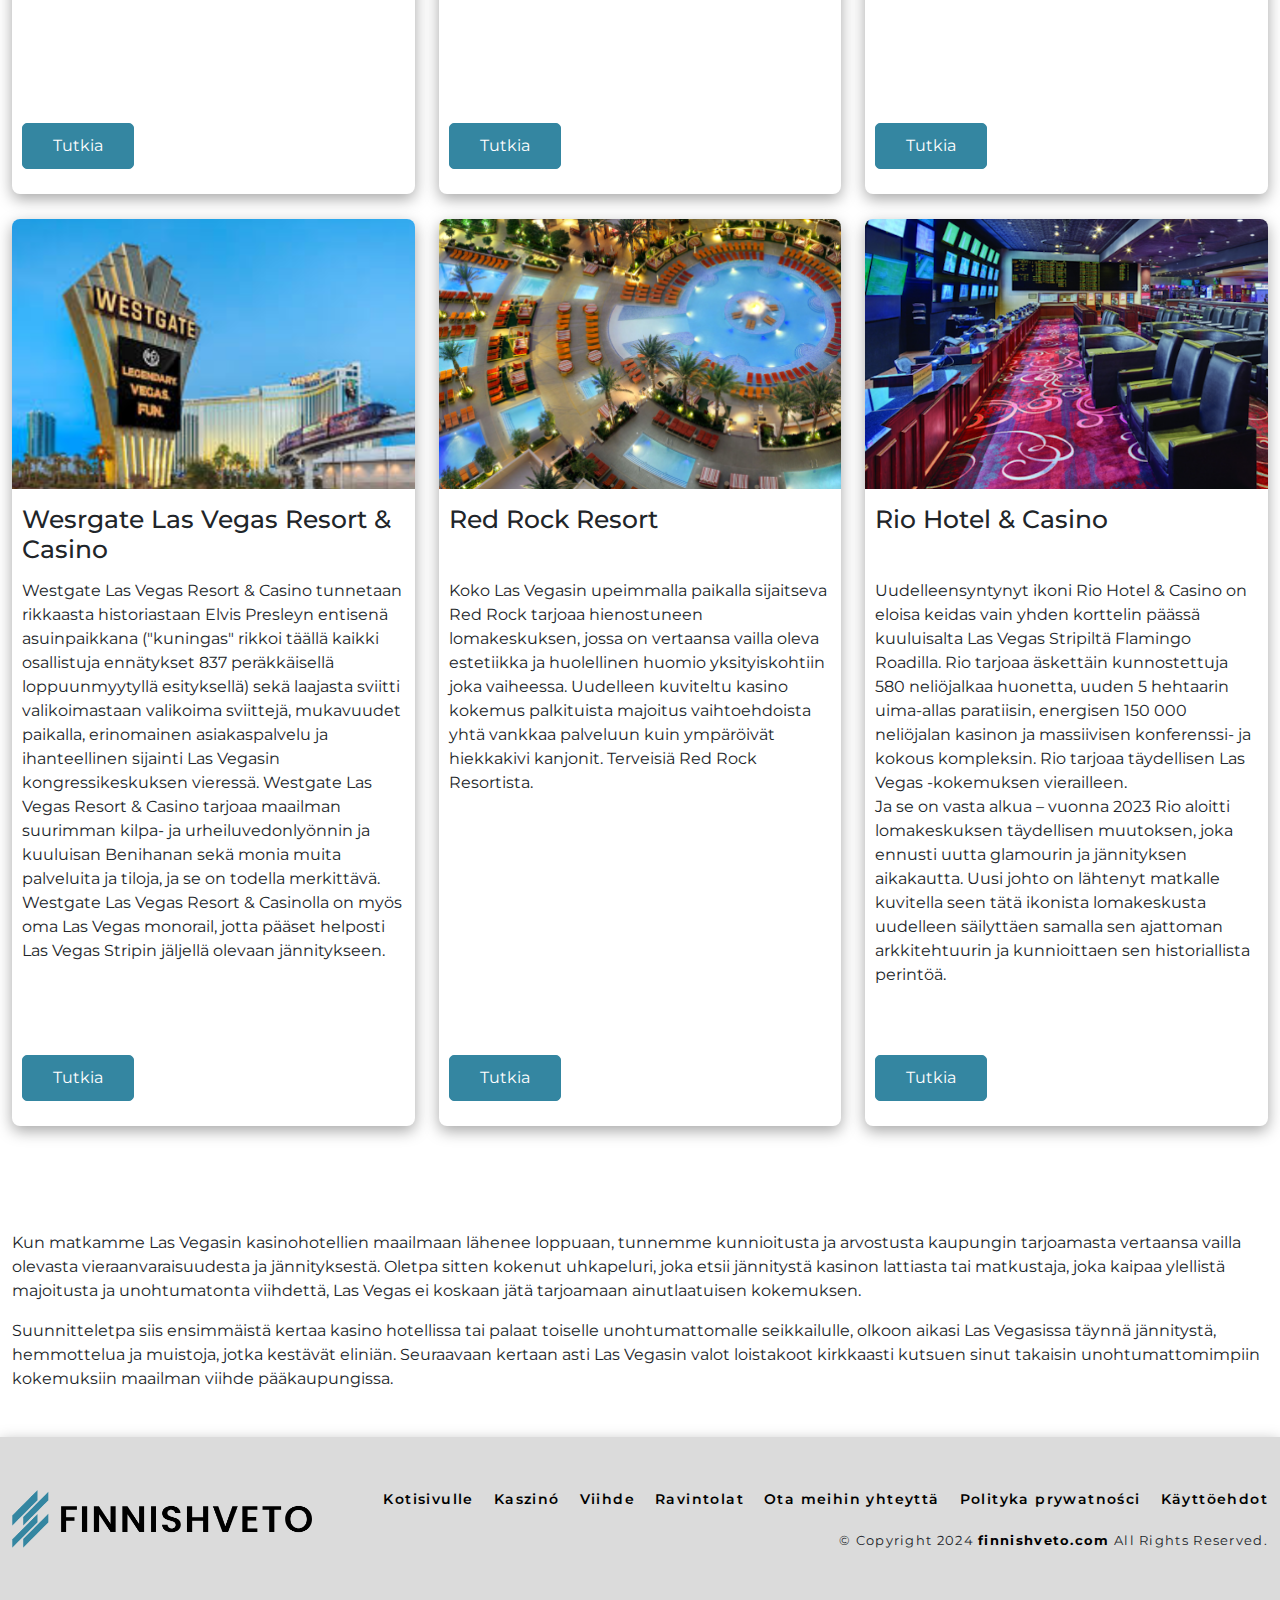
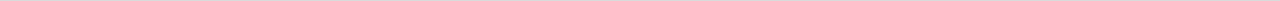
==== commit 4a527f76: "d" ====
--- a/casino.html
+++ b/casino.html
@@ -219,7 +219,7 @@
                 <div class="col-lg-4 col-md-6 entertainments-card">
                     <div class="enter-wrap">
                         <div class="enter-img">
-                            <img src="assets/images/card6.p" alt="">
+                            <img src="assets/images/card6.png" alt="">
                         </div>
                         <div class="enter-txt">
                             <h4>
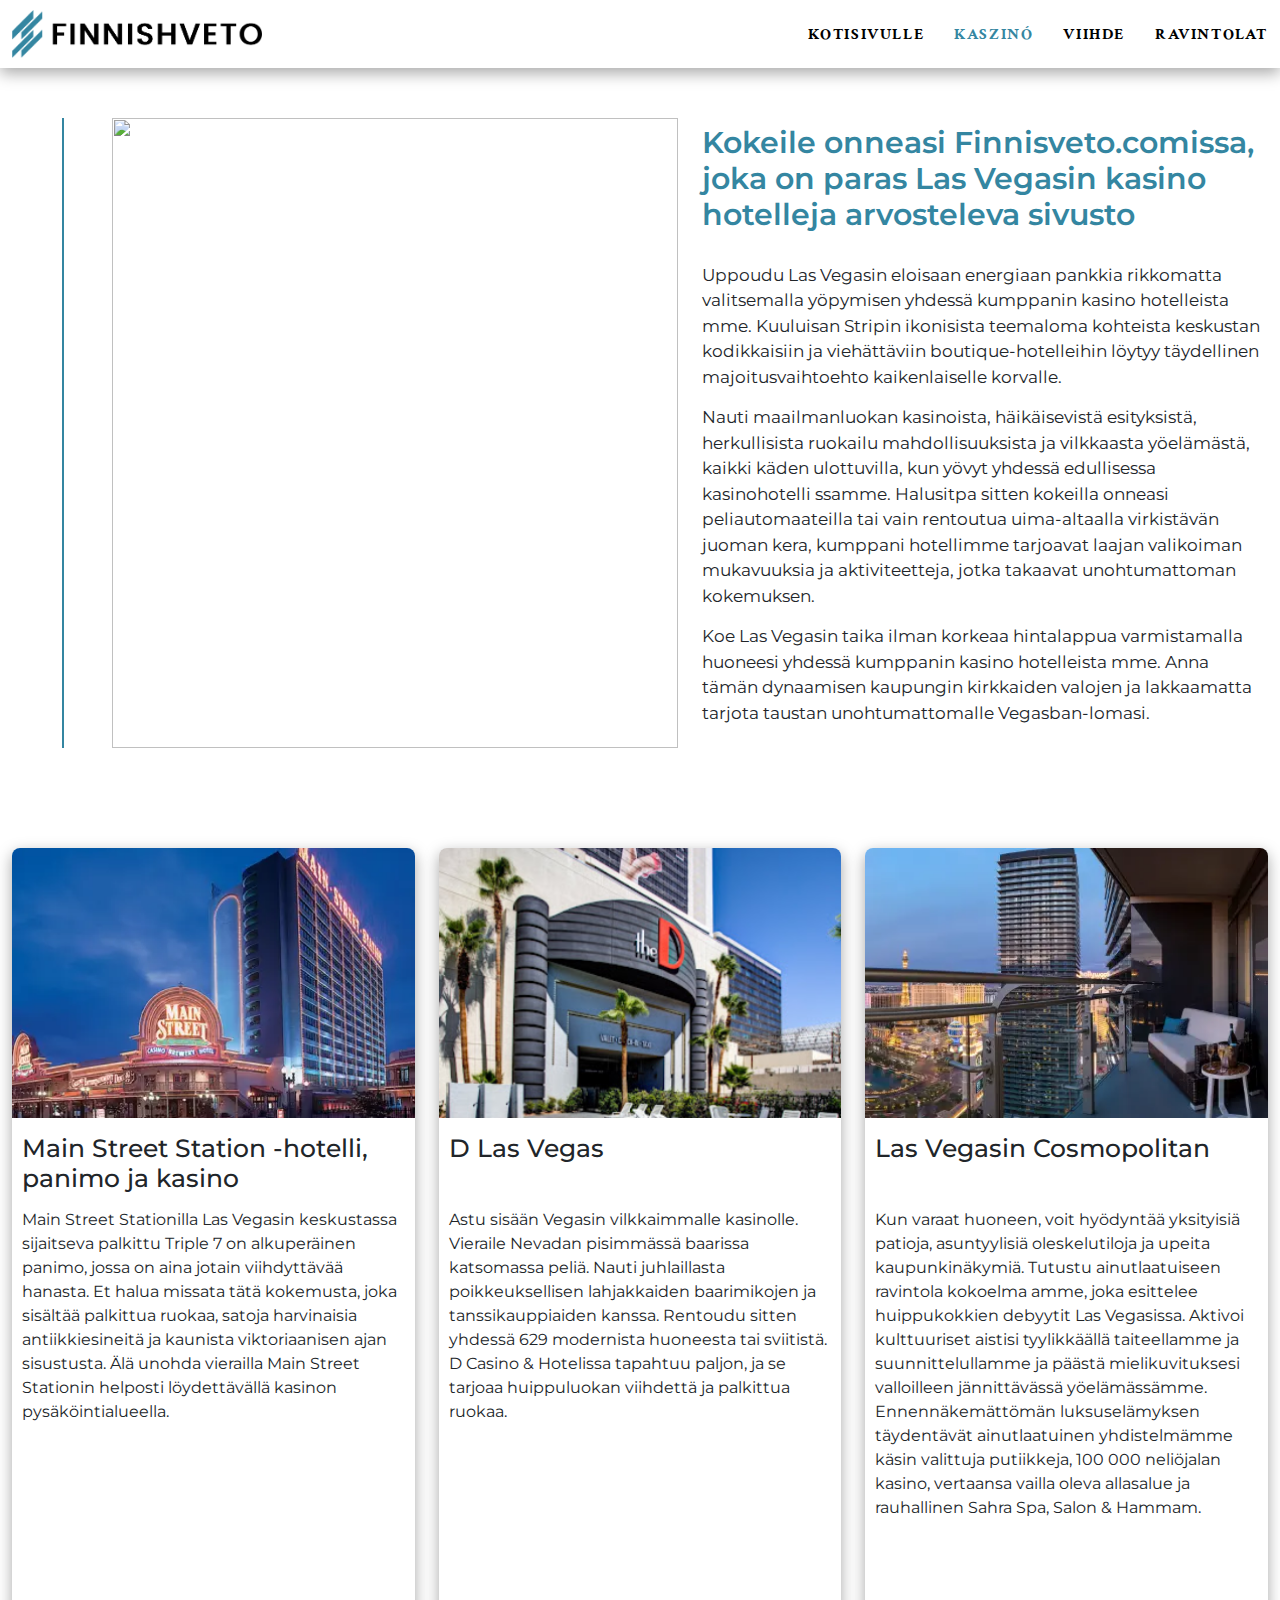
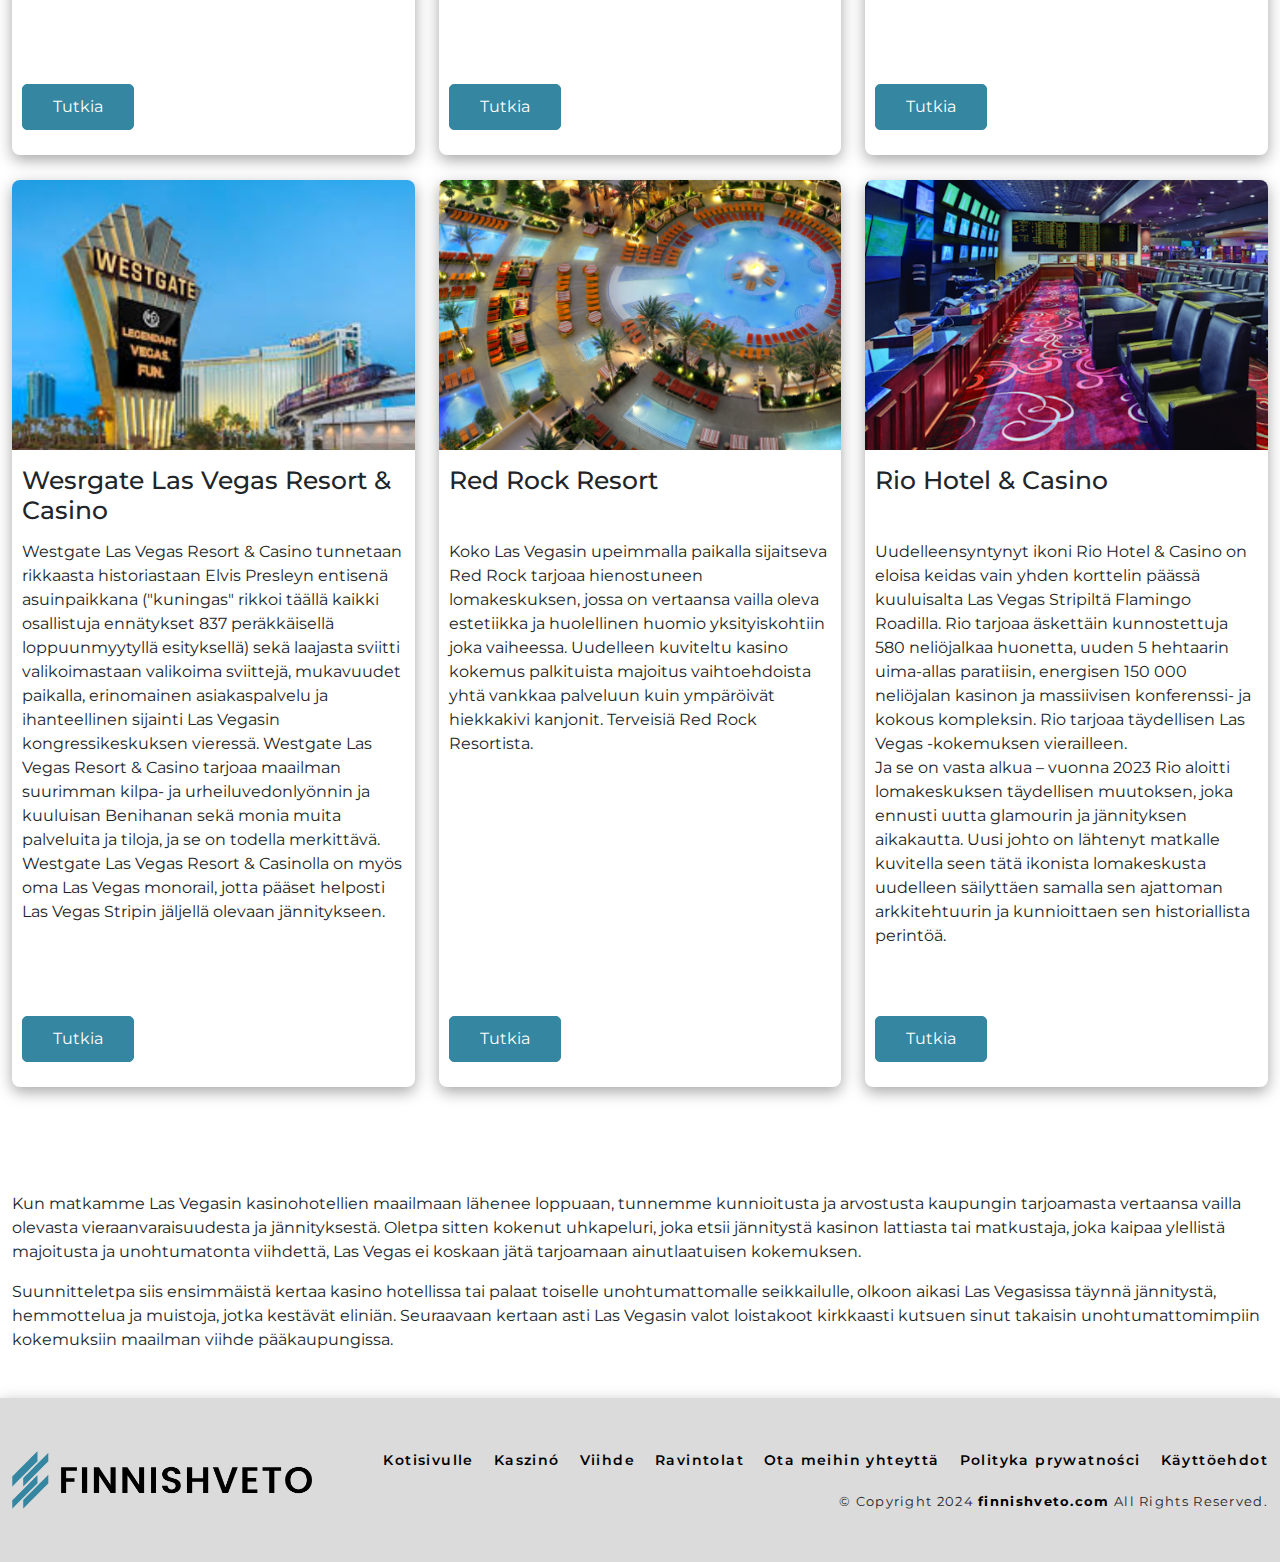
==== commit 055cc526: "done" ====
--- a/casino.html
+++ b/casino.html
@@ -49,12 +49,12 @@
      <section class="welcome ptb-50 casino-bnr">
         <div class="container">
             <div class="row">
-                <div class="col-md-6">
+                <div class="col-lg-6">
                     <div class="welcome-img">
-                        <img src="assets/images/Vegas-casino.webp" alt="">
-                    </div>
-                </div>
-                <div class="col-md-6">
+                        <img src="assets/images/las-vegas-casino.jpg" alt="">
+                    </div>
+                </div>
+                <div class="col-lg-6">
                     <div class="wel-come-txt">
                         <h3>
                             Kokeile onneasi Finnisveto.comissa, joka on paras Las Vegasin kasino hotelleja arvosteleva
--- a/assets/css/style.css
+++ b/assets/css/style.css
@@ -1,4 +1,5 @@
 @import url('https://fonts.googleapis.com/css2?family=Montserrat:ital,wght@0,100..900;1,100..900&display=swap');
+@import url('https://fonts.googleapis.com/css2?family=Crimson+Text:ital,wght@0,400;0,600;0,700;1,400;1,600;1,700&display=swap');
 :root{
     --light-blue:#3486a1;
     --black:#000;
@@ -69,8 +70,9 @@
 .site-header .nav-links ul li a{
     text-transform: uppercase;
     color: #000;
-    font-weight: 500;
+    font-weight: 700;
     letter-spacing: 0.1em;
+    font-family: "Crimson Text", serif;
 }
 .site-header .nav-links ul li a.active, .site-header .nav-links ul li a:hover{
     color: #3486a1;
@@ -84,13 +86,37 @@
 .banner-left img, .banner-right img{
     height: 100%;
     object-fit: cover;
+    width: 100%;
 }
 .banner-wrap {
-    height: 550px;
+    background-image: url(../images/hero1.webp);
+    height: 85vh;
     display: flex;
     justify-content: space-between;
     align-items: center;
     position: relative;
+}
+.banner-wrap::before{
+    content: '';
+    position: absolute;
+    top: 0;
+    left: 0;
+    height: 100%;
+    width: 100%;
+    background-color: #000;
+    opacity: 0.5;
+    
+}
+.banner-content {
+    width: 60%;
+    margin: 0 auto;
+    text-align: center;
+    position: relative;
+}
+.banner-content h2{
+    font-size: 40px;
+    color: #fff;
+    font-weight: 700;
 }
 .banner-txt {
     position: absolute;
@@ -121,7 +147,9 @@
 
 
 /* welcome section css start here */
-
+.casino-bnr.restaurants-wel .welcome-img img {
+    height: 450px;
+}
 .wel-come-txt h3 {
     font-size: 30px;
     font-weight: 600;
@@ -132,7 +160,7 @@
     margin-bottom: 15px;
 }
 .welcome-img img {
-    height: 700px;
+    height: 550px;
     width: 100%;
     object-fit: cover;
 }
@@ -506,7 +534,10 @@
 .enter-txt h4, .contact-wrap h3, .news-letter-bx  button{
     font-size: 25px;
 }
-.wel-come-txt p, .contact-wrap p, .contact-wrap  a, .news-letter-bx input, .newsletter p, .pr-wrap p, .pr-wrap ul li {
+.wel-come-txt p{
+    font-size: 17px;
+}
+ .contact-wrap p, .contact-wrap  a, .news-letter-bx input, .newsletter p, .pr-wrap p, .pr-wrap ul li {
     font-size: 18px;
 }
 .site-header .nav-links ul li a, .card-txt p, .casino-btm-txt p, .enter-txt p, .explore-btn a, .sub-heading p{
--- a/assets/css/media.css
+++ b/assets/css/media.css
@@ -14,12 +14,16 @@
     .site-header .nav-links ul li a, .casino-btm-txt p, .news-letter-bx input {
         font-size: 14px;
     }
-    .wel-come-txt p, .pr-wrap p, .pr-wrap ul li, .contact-wrap p {
+    .welcome-img img {
+        height: 500px;
+    }
+    .wel-come-txt p{
+        font-size: 15px;
+    }
+     .pr-wrap p, .pr-wrap ul li, .contact-wrap p {
         font-size: 16px;
     }
-    .banner-wrap {
-        height: 500px;
-    }
+  
     .banner-txt {
         height: 250px;
         width: 300px;
@@ -61,11 +65,14 @@
     .enter-txt h4 {
         min-height: 60px;
     }
+    .banner-content h2 {
+        font-size: 35px;
+    }
 }
 
 @media(max-width:991px){
     .welcome-img img {
-        height: 650px;
+        height: 470px;
     }
     .sub-heading h2 {
         font-size: 20px;
@@ -112,7 +119,7 @@
         font-size: 25px;
     }
     .banner-wrap {
-        height: 450px;
+        height: 70vh;
     }
     .banner-txt {
         height: 200px;
@@ -123,7 +130,7 @@
         margin-bottom: 20px;
     }
     .wel-come-txt p {
-        font-size: 15px;
+        font-size: 14px;
         margin-bottom: 10px;
     }
     .footer-wrap {
@@ -164,17 +171,36 @@
     .enter-txt h4 {
         min-height: 60px;
     }
+    .banner-content {
+        width: 85%;
+    }
+    .banner-content h2 {
+        font-size: 32px;
+    }
+    .casino-bnr .welcome-img img {
+        height: 400px;
+        margin-bottom: 20px;
+    }
+    .casino-bnr .welcome-img::after {
+        left: 0;
+        height: 0;
+        width: 0;
+    }
+    .casino-bnr {
+        padding-left: 0;
+    }
+    .casino-bnr.restaurants-wel .welcome-img img {
+        height: 400px;
+    }
 }
 @media(max-width:820px){
     .welcome-img img {
-        height: 770px;
+        height: 550px;
     }
     .enter-txt p {
         min-height: 460px;
     }
-    .casino-bnr .welcome-img img {
-        height: 830px;
-    }
+ 
     .card-txt {
         top: 0;
         left: 0px;
@@ -185,6 +211,7 @@
 .newsletter {
     width: 85%;
 }
+
 }
 @media(max-width:767px){
     .enter-txt h4 {
@@ -256,8 +283,20 @@
         justify-content: center;
         align-items: center;
     }
+    .banner-content h2 {
+        font-size: 30px;
+    }
 }
 @media(max-width:575px){
+    .casino-bnr.restaurants-wel .welcome-img img {
+        height: 300px;
+    }
+    .banner-content {
+        width: 98%;
+    }
+    .banner-content h2 {
+        font-size: 25px;
+    }
     .casino-bnr .welcome-img img {
         height: 300px;
     }
@@ -278,7 +317,7 @@
         gap: 15px;
     }
     .banner-wrap {
-        height: 50vh;
+        height: 55vh;
     }
     .banner-txt {
         height: 100px;
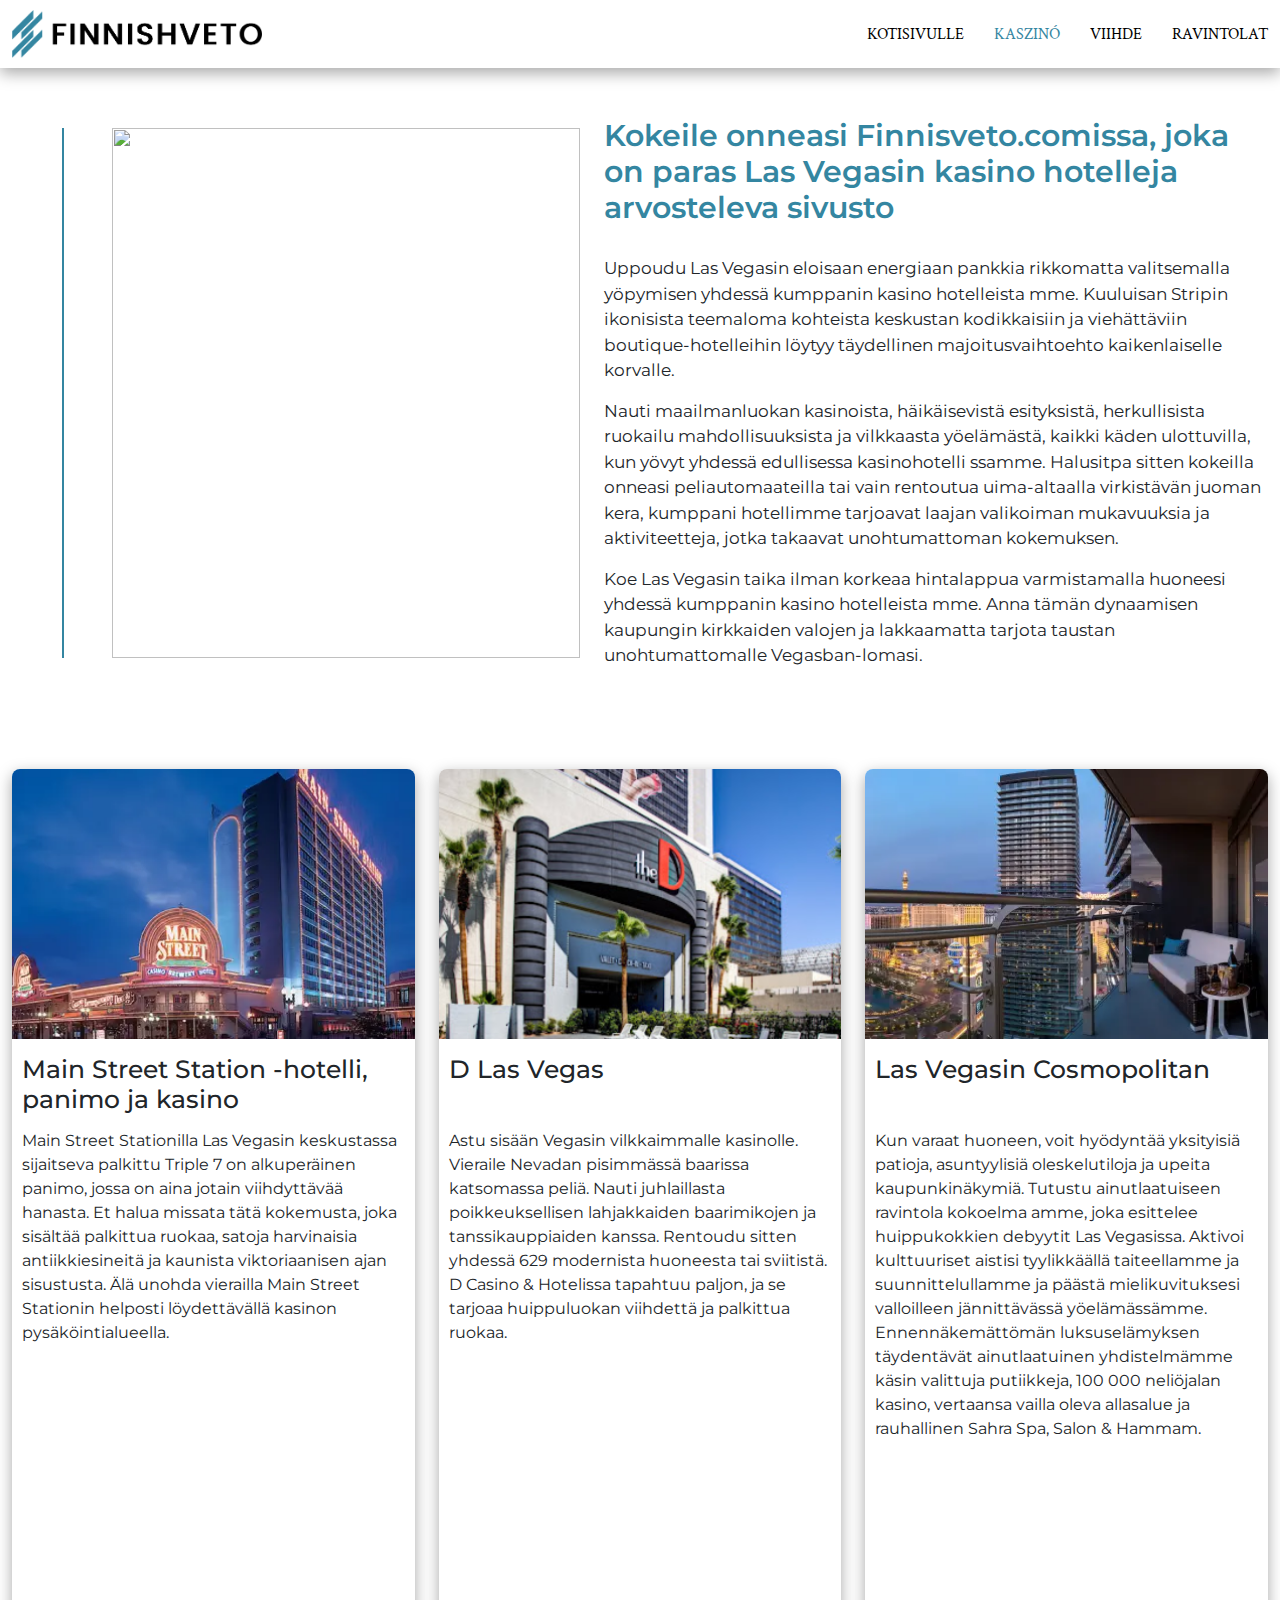
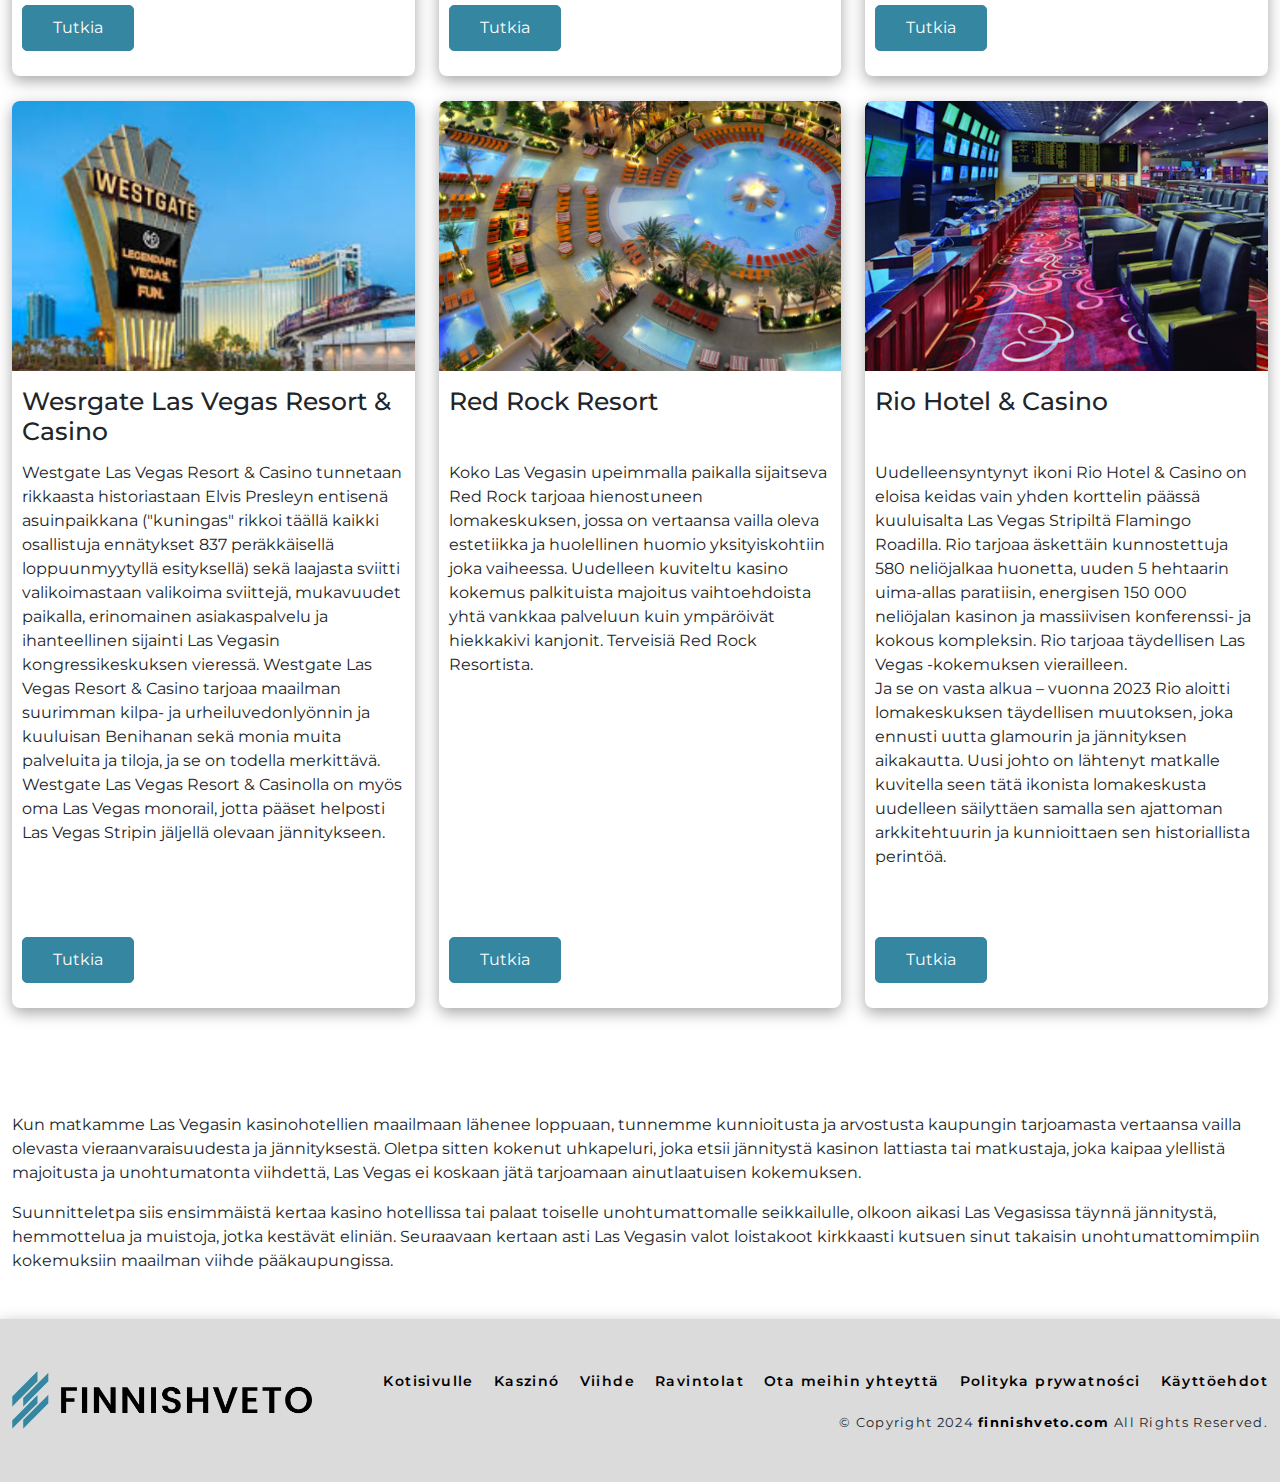
==== commit b8d2ef07: "done" ====
--- a/casino.html
+++ b/casino.html
@@ -49,12 +49,12 @@
      <section class="welcome ptb-50 casino-bnr">
         <div class="container">
             <div class="row">
-                <div class="col-lg-6">
+                <div class="col-lg-5">
                     <div class="welcome-img">
                         <img src="assets/images/las-vegas-casino.jpg" alt="">
                     </div>
                 </div>
-                <div class="col-lg-6">
+                <div class="col-lg-7">
                     <div class="wel-come-txt">
                         <h3>
                             Kokeile onneasi Finnisveto.comissa, joka on paras Las Vegasin kasino hotelleja arvosteleva
--- a/assets/css/style.css
+++ b/assets/css/style.css
@@ -70,8 +70,8 @@
 .site-header .nav-links ul li a{
     text-transform: uppercase;
     color: #000;
-    font-weight: 700;
-    letter-spacing: 0.1em;
+    font-weight: 400;
+    /* letter-spacing: 0.1em; */
     font-family: "Crimson Text", serif;
 }
 .site-header .nav-links ul li a.active, .site-header .nav-links ul li a:hover{
@@ -148,7 +148,7 @@
 
 /* welcome section css start here */
 .casino-bnr.restaurants-wel .welcome-img img {
-    height: 450px;
+    height: 400px;
 }
 .wel-come-txt h3 {
     font-size: 30px;
@@ -160,9 +160,12 @@
     margin-bottom: 15px;
 }
 .welcome-img img {
-    height: 550px;
+    height: 450px;
     width: 100%;
     object-fit: cover;
+}
+.wel-come-txt p:last-child{
+    margin-bottom: 0;
 }
 .welcome .row{
     align-items: center;
@@ -201,7 +204,7 @@
     background-color: var(--light-blue);
 }
 .casino-bnr .welcome-img img {
-    height: 630px;
+    height: 530px;
     width: 100%;
     object-fit: cover;
 }
--- a/assets/css/media.css
+++ b/assets/css/media.css
@@ -1,6 +1,6 @@
 @media(max-width:1200px){
     .casino-bnr .welcome-img img {
-        height: 670px;
+        height: 540px;
     }
     .site-header .nav-links ul {
         gap: 20px;
@@ -15,7 +15,7 @@
         font-size: 14px;
     }
     .welcome-img img {
-        height: 500px;
+        height: 430px;
     }
     .wel-come-txt p{
         font-size: 15px;
@@ -72,7 +72,8 @@
 
 @media(max-width:991px){
     .welcome-img img {
-        height: 470px;
+        height: 400px;
+        margin-bottom: 10px;
     }
     .sub-heading h2 {
         font-size: 20px;
@@ -195,7 +196,7 @@
 }
 @media(max-width:820px){
     .welcome-img img {
-        height: 550px;
+        height: 350px;
     }
     .enter-txt p {
         min-height: 460px;
